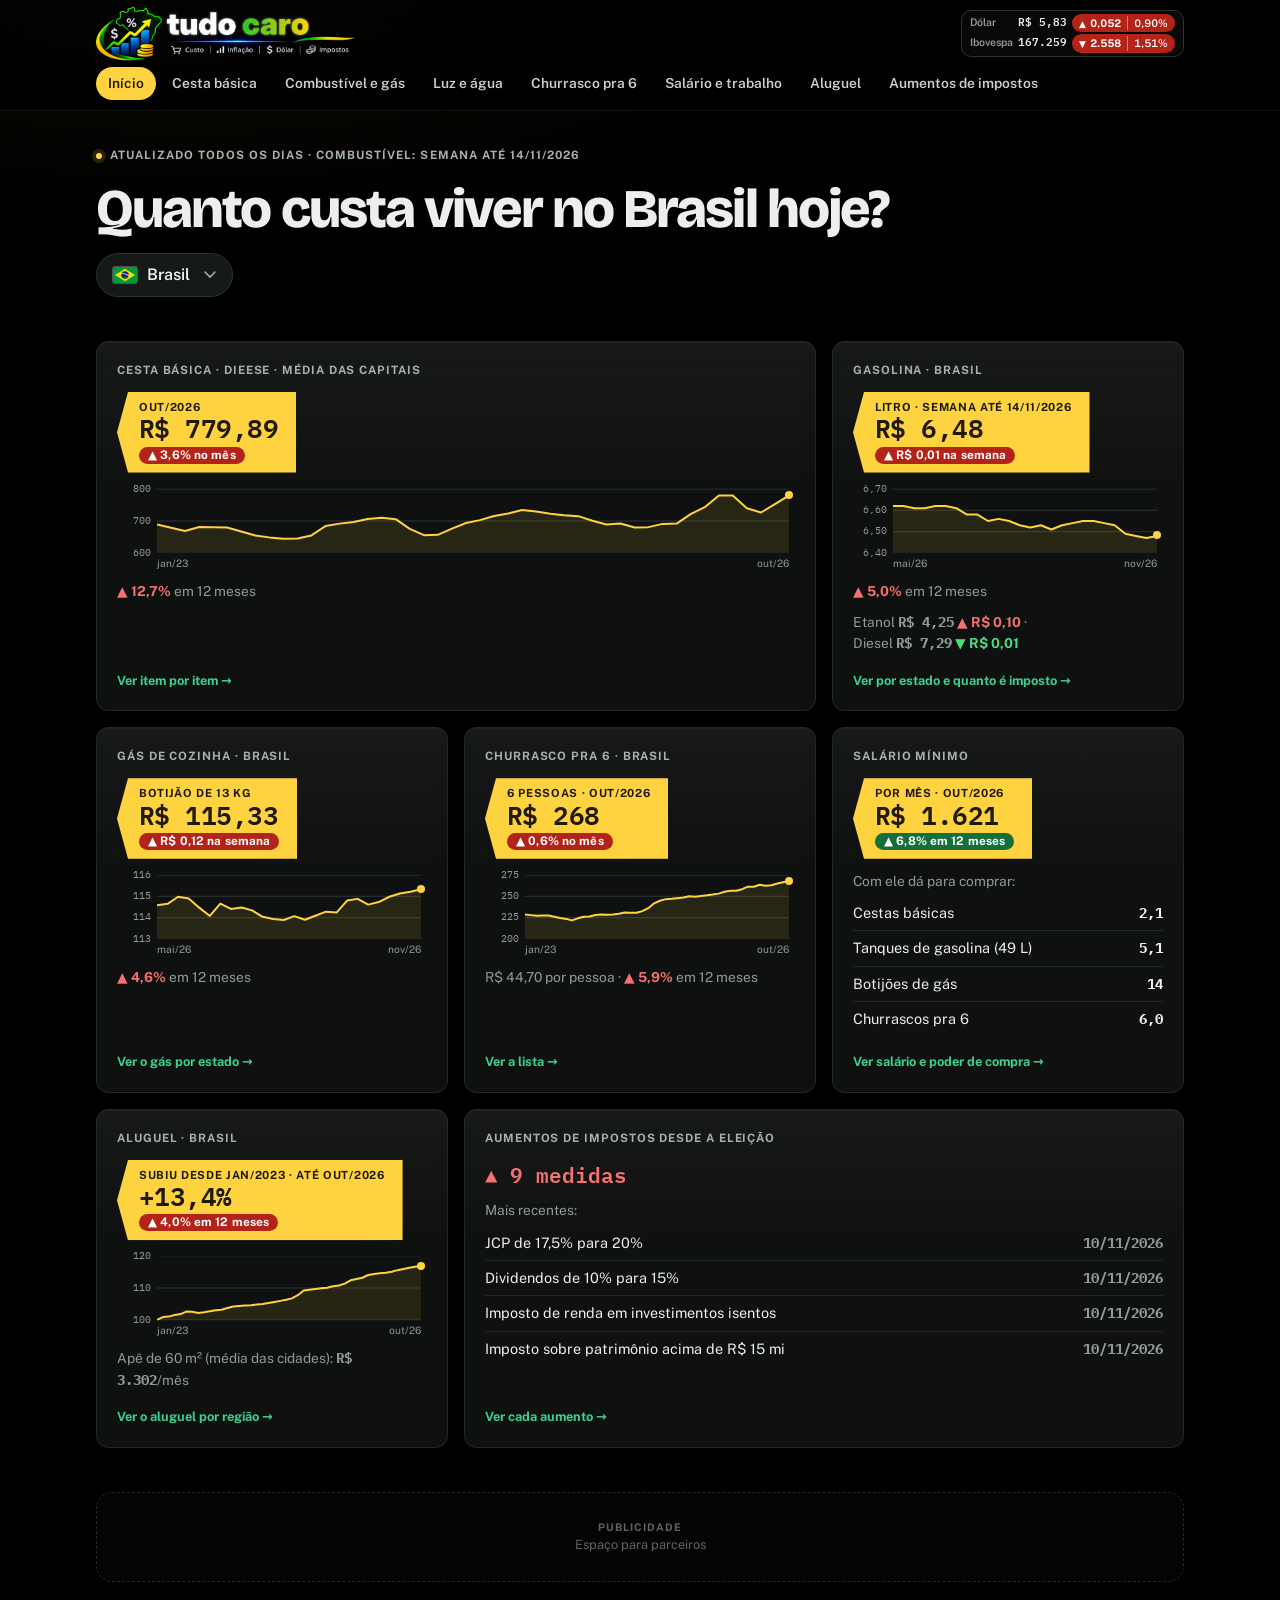
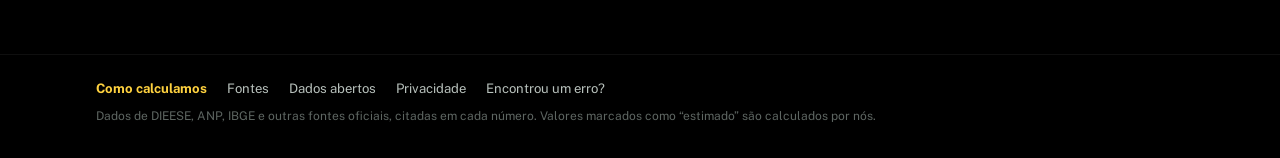
==== index.html @ 55d85a0d "Troca o nome para Tudo Caro: logo, títulos e domínio tudocaro.com.br Co-Authored-By: Claude Opus 5.5" ====
<!doctype html>
<html lang="pt-BR" data-repo="toim22/custo-de-vida-brasil">
<head>
<meta charset="utf-8">
<meta name="viewport" content="width=device-width, initial-scale=1, viewport-fit=cover">
<title>Tudo Caro · quanto custa viver no Brasil hoje</title>
<meta name="description" content="Preço da cesta básica, gasolina, gás de cozinha, churrasco e o que o salário mínimo compra, atualizado toda semana desde 2023, por estado.">
<meta name="theme-color" content="#000000">
<meta property="og:title" content="Tudo Caro">
<meta property="og:url" content="https://tudocaro.com.br/">
<meta property="og:image" content="https://tudocaro.com.br/assets/compartilhar.png">
<link rel="canonical" href="https://tudocaro.com.br/">
<meta property="og:description" content="Quanto custa viver no Brasil hoje? Cesta básica, combustível, gás, churrasco e salário mínimo, por estado.">
<link rel="preconnect" href="https://fonts.googleapis.com">
<link rel="stylesheet" href="https://fonts.googleapis.com/css2?family=Bricolage+Grotesque:opsz,wght@12..96,700;12..96,800&family=Public+Sans:wght@400;600;700&family=IBM+Plex+Mono:wght@500;600&display=swap">
<link rel="stylesheet" href="assets/estilo.css?v=20261118">
<script src="assets/app.js?v=20261118" defer></script>
</head>
<body>
<main class="wrap">

  <section class="bloco">
    <span class="eyebrow" id="atualizado">Atualizado todos os dias</span>
    <h1>Quanto custa viver no Brasil hoje?</h1>
    <div class="filtros">
      <label class="visually-hidden" for="local">Onde você mora</label>
      <select id="local"></select>
    </div>
  </section>

  <section class="painel" id="painel" aria-label="Resumo"></section>

  <div class="anuncio" role="complementary" aria-label="Publicidade"><div><b>Publicidade</b>Espaço para parceiros</div></div>

</main>

<script>
document.addEventListener("DOMContentLoaded", function () {
  var C = window.CVB;
  Promise.all([C.carregar("combustiveis"), C.carregar("cesta"), C.carregar("salario"), C.carregar("churrasco"), C.config("tanque"), C.carregar("aumentos-impostos"), C.carregar("aluguel")]).then(function (r) {
    var comb = r[0], cesta = r[1], sal = r[2], ch = r[3], tanque = r[4], imp = r[5], al = r[6];
    var litrosTanque = (tanque && tanque.litros) || 49;
    var sel = document.getElementById("local");
    var locais = comb ? Object.keys(comb.series) : ["BR"];
    C.seletorLocal(sel, locais, C.lembrar("local") || "BR");
    sel.addEventListener("change", function () { C.lembrar("local", sel.value); desenhar(); });

    function cestaDo(local) {
      if (!cesta || !cesta.capitais) return null;
      if (cesta.capitais[local]) return { nome: cesta.capitais[local].nome, total: cesta.capitais[local].total };
      var agg = cesta.agregados && cesta.agregados[local];
      if (agg) return { nome: "média " + (local === "BR" ? "das capitais" : "das capitais do " + C.nomeLocal(local)), total: agg.total };
      return null;
    }

    // selo dentro da etiqueta amarela: subiu (vermelho) ou desceu (verde); no salário é o contrário
    function selo(dif, texto, bomSubir) {
      if (dif === null || dif === undefined || isNaN(dif)) return "";
      var cls = C.classe(dif, bomSubir);
      return '<span class="selo-var ' + cls + '">' + (cls === "igual" ? "= " : dif > 0 ? "▲ " : "▼ ") + texto + "</span>";
    }
    function txtPct(v) { return Math.abs(v).toLocaleString("pt-BR", { minimumFractionDigits: 1, maximumFractionDigits: 1 }) + "%"; }

    function card(o) {
      return '<a class="card' + (o.destaque ? " destaque" : "") + '" href="' + o.href + '">' +
        '<span class="t">' + o.titulo + "</span>" +
        (o.valor ? '<span class="tag"><span class="lbl">' + o.rotulo + '</span><span class="val">' + o.valor + "</span>" + (o.selo || "") + "</span>" : "") +
        (o.corpo || "") + (o.linhas || []).map(function (l) { return '<span class="linha">' + l + "</span>"; }).join("") + (o.depois || "") +
        '<span class="ir">' + o.ir + " →</span></a>";
    }

    function desenhar() {
      var local = sel.value;
      var cards = [];
      var minimo = sal && C.ultimo(sal.serie) ? C.ultimo(sal.serie)[1] : null;
      var sc = comb && (comb.series[local] || comb.series.BR);
      var localComb = comb && comb.series[local] ? local : "BR";

      // Cesta básica
      var cb = cestaDo(local) || cestaDo("BR");
      if (cb && C.ultimo(cb.total)) {
        var u = C.ultimo(cb.total), a = C.anterior(cb.total);
        cards.push({ href: "cesta.html", destaque: true, titulo: "Cesta básica · DIEESE · " + cb.nome, rotulo: C.data(u[0]), valor: C.brl(u[1], 2),
          selo: a ? selo((u[1] / a[1] - 1) * 100, txtPct((u[1] / a[1] - 1) * 100) + " no mês") : "",
          corpo: C.mini(cb.total),
          linhas: [C.variacao(C.variacao12(cb.total)) + " em 12 meses"],
          ir: "Ver item por item" });
      } else cards.push({ href: "cesta.html", destaque: true, titulo: "Cesta básica · DIEESE", linhas: ["Entra na próxima coleta mensal."], ir: "Ver a cesta" });

      // Gasolina (com etanol e diesel numa linha)
      if (sc && C.ultimo(sc.gasolina)) {
        var g = sc.gasolina, ug = C.ultimo(g), ag = C.anterior(g);
        var outros = ["etanol", "diesel"].filter(function (p) { return C.ultimo(sc[p]); }).map(function (p) {
          var x = C.ultimo(sc[p]), y = C.anterior(sc[p]);
          return '<span class="nw">' + comb.produtos[p].nome.replace(" S10", "") + ' <b class="mono">' + C.brl(x[1], 2) + "</b> " + C.seta(x[1], y && y[1], function (v) { return C.brl(v, 2); }) + "</span>";
        });
        cards.push({ href: "combustiveis.html#gasolina", titulo: "Gasolina · " + C.nomeLocal(localComb), rotulo: "litro · semana até " + C.data(ug[0]), valor: C.brl(ug[1], 2),
          selo: ag ? selo(Math.abs(ug[1] - ag[1]) < 0.005 ? 0 : ug[1] - ag[1], C.brl(Math.abs(ug[1] - ag[1]), 2) + " na semana") : "",
          corpo: C.mini(g, 26), linhas: [C.variacao(C.variacao12(g)) + " em 12 meses"].concat(outros.length ? [outros.join(" · ")] : []),
          ir: "Ver por estado e quanto é imposto" });
      }
      // Gás de cozinha
      if (sc && C.ultimo(sc.glp)) {
        var b = sc.glp, ub = C.ultimo(b), ab = C.anterior(b);
        cards.push({ href: "combustiveis.html#glp", titulo: "Gás de cozinha · " + C.nomeLocal(localComb), rotulo: "botijão de 13 kg", valor: C.brl(ub[1], 2),
          selo: ab ? selo(Math.abs(ub[1] - ab[1]) < 0.005 ? 0 : ub[1] - ab[1], C.brl(Math.abs(ub[1] - ab[1]), 2) + " na semana") : "",
          corpo: C.mini(b, 26), linhas: [C.variacao(C.variacao12(b)) + " em 12 meses"],
          ir: "Ver o gás por estado" });
      }
      // Churrasco
      if (ch && ch.total) {
        var t = ch.total[local] || ch.total.BR, uc = C.ultimo(t);
        if (uc) cards.push({ href: "churrasco.html", titulo: "Churrasco pra 6 · " + C.nomeLocal(ch.total[local] ? local : "BR"), rotulo: "6 pessoas · " + C.data(uc[0]), valor: C.brl(uc[1], 0),
          selo: C.anterior(t) ? selo((uc[1] / C.anterior(t)[1] - 1) * 100, txtPct((uc[1] / C.anterior(t)[1] - 1) * 100) + " no mês") : "",
          corpo: C.mini(t), linhas: [C.brl(uc[1] / 6, 2) + " por pessoa · " + C.variacao(C.variacao12(t)) + " em 12 meses"], ir: "Ver a lista" });
      }
      // Salário mínimo e o que ele compra (no salário, subir é bom: verde)
      if (sal && C.ultimo(sal.serie)) {
        var ss = sal.serie.map(function (p) { return [p[0], p[1]]; }), us = C.ultimo(ss);
        var itens = [];
        if (cb && C.ultimo(cb.total)) itens.push(["Cestas básicas", C.numero(minimo / C.ultimo(cb.total)[1], 1)]);
        if (sc && C.ultimo(sc.gasolina)) itens.push(["Tanques de gasolina (" + litrosTanque + " L)", C.numero(minimo / (C.ultimo(sc.gasolina)[1] * litrosTanque), 1)]);
        if (sc && C.ultimo(sc.glp)) itens.push(["Botijões de gás", C.numero(minimo / C.ultimo(sc.glp)[1], 0)]);
        if (ch && ch.total && C.ultimo(ch.total[local] || ch.total.BR)) itens.push(["Churrascos pra 6", C.numero(minimo / C.ultimo(ch.total[local] || ch.total.BR)[1], 1)]);
        cards.push({ href: "trabalho.html", titulo: "Salário mínimo", rotulo: "por mês · " + C.data(us[0]), valor: C.brl(us[1], 0),
          selo: C.variacao12(ss) !== null ? selo(C.variacao12(ss), txtPct(C.variacao12(ss)) + " em 12 meses", true) : "",
          linhas: ["Com ele dá para comprar:"],
          corpo: "", depois: itens.length ? '<ul class="lista">' + itens.map(function (i) { return "<li><span>" + i[0] + "</span><b>" + i[1] + "</b></li>"; }).join("") + "</ul>" : "",
          ir: "Ver salário e poder de compra" });
      }
      // Aluguel: quanto subiu desde jan/2023 (IPCA aluguel residencial) e preço de um apê de 60 m² (FipeZap)
      if (al && al.ipca && al.ipca.locais) {
        var la = al.ipca.locais[local] ? local : "BR", li = al.ipca.locais[la].indice, ua = C.ultimo(li);
        var v12a = C.variacao12(li), fz = (al.fipezap && al.fipezap.cidades) || {};
        var cidAl = Object.keys(fz).filter(function (n) { return la === "BR" ? fz[n].media : fz[n].uf === la; }).sort(function (a, b) { return (fz[b].capital ? 1 : 0) - (fz[a].capital ? 1 : 0); })[0];
        var linhasAl = [];
        if (cidAl && C.ultimo(fz[cidAl].preco_m2)) linhasAl.push("Apê de 60 m² " + (fz[cidAl].media ? "(média das cidades)" : "em " + cidAl) + ': <b class="mono">' + C.brl(C.ultimo(fz[cidAl].preco_m2)[1] * (al.fipezap.area_referencia_m2 || 60), 0) + "</b>/mês");
        if (ua) cards.push({ href: "aluguel.html", titulo: "Aluguel · " + (la === "BR" ? "Brasil" : al.ipca.locais[la].area_ibge), rotulo: "subiu desde jan/2023 · até " + C.data(ua[0]),
          valor: C.pct(ua[1] - 100, 1), selo: v12a !== null ? selo(v12a, txtPct(v12a) + " em 12 meses") : "", corpo: C.mini(li), linhas: linhasAl, ir: "Ver o aluguel por região" });
      }
      // Aumentos de impostos desde o 2º turno
      if (imp && imp.itens && imp.itens.length) {
        var recentes = imp.itens.slice().sort(function (a, b) { return a.data < b.data ? 1 : -1; }).slice(0, 4);
        cards.push({ href: "aumentos-de-impostos.html", destaque: true, titulo: "Aumentos de impostos desde a eleição",
          corpo: '<span class="v sobe">▲ ' + imp.itens.length + " medidas</span>",
          linhas: ["Mais recentes:"],
          depois: '<ul class="lista">' + recentes.map(function (i) { return '<li><span>' + i.titulo + '</span><b class="muted">' + C.data(i.data) + "</b></li>"; }).join("") + "</ul>",
          ir: "Ver cada aumento" });
      }
      document.getElementById("painel").innerHTML = cards.map(card).join("");
      var ult = sc && C.ultimo(sc.gasolina);
      document.getElementById("atualizado").textContent = ult ? "Atualizado todos os dias · combustível: semana até " + C.data(ult[0]) : "Atualizado todos os dias";
    }
    desenhar();
  });
});
</script>
</body>
</html>
---- assets/estilo.css ----
/* Fundo preto em todo o site. Preços importantes vão na etiqueta amarela de gôndola. */
:root {
  --bg: #000000;
  --surface: #101312;
  --surface-2: #171B19;
  --ink: #ECEFED;
  --muted: #929C97;
  --line: #262C29;
  --accent: #3FD08D;
  --accent-soft: #11261B;
  --tag: #FFD23F;
  --tag-ink: #1E1A06;
  --up: #F87171;
  --down: #4ADE80;
  --warn: #FBBF24;
  --warn-bg: #352808;
  --counter: #5E6662;
  --f-display: "Bricolage Grotesque", "Segoe UI", system-ui, sans-serif;
  --f-body: "Public Sans", "Segoe UI", system-ui, sans-serif;
  --f-mono: "IBM Plex Mono", ui-monospace, Menlo, Consolas, monospace;
  color-scheme: dark;
}

* { box-sizing: border-box; }
[hidden] { display: none !important; }
html { -webkit-text-size-adjust: 100%; }
body {
  margin: 0;
  background: var(--bg);
  color: var(--ink);
  font-family: var(--f-body);
  font-size: 16px;
  line-height: 1.55;
}
a { color: var(--accent); }
a:focus-visible, button:focus-visible, select:focus-visible { outline: 3px solid var(--accent); outline-offset: 2px; border-radius: 4px; }
h1, h2, h3 { font-family: var(--f-display); line-height: 1.15; margin: 0; text-wrap: balance; }
h1 { font-size: clamp(1.7rem, 4.5vw, 2.6rem); font-weight: 800; letter-spacing: -.02em; }
h2 { font-size: clamp(1.3rem, 3vw, 1.7rem); font-weight: 700; }
h3 { font-size: 1.05rem; font-weight: 700; }
p { margin: 0; }
.num, .mono { font-family: var(--f-mono); font-variant-numeric: tabular-nums; }
.muted { color: var(--muted); }
.small { font-size: .85rem; color: var(--muted); }
.eyebrow { font-size: .72rem; font-weight: 700; letter-spacing: .09em; text-transform: uppercase; color: var(--muted); }
.visually-hidden { position: absolute; width: 1px; height: 1px; overflow: hidden; clip: rect(0 0 0 0); white-space: nowrap; }

.wrap {
  max-width: 1120px;
  margin: 0 auto;
  padding-left: max(16px, env(safe-area-inset-left, 0px));
  padding-right: max(16px, env(safe-area-inset-right, 0px));
}
.read { max-width: 68ch; }
.stack { display: grid; gap: 12px; }

/* Topo */
.topo { border-bottom: 1px solid var(--line); background: var(--bg); position: sticky; top: 0; z-index: 10; }
.topo .wrap { display: flex; flex-wrap: wrap; align-items: center; gap: 8px 20px; padding-block: 12px; }
.logo { font-family: var(--f-display); font-weight: 800; font-size: 1.1rem; color: var(--ink); text-decoration: none; display: flex; align-items: center; gap: 8px; margin-right: auto; }
.logo i { width: 16px; height: 16px; background: var(--tag); clip-path: polygon(4px 0, 100% 0, 100% 100%, 4px 100%, 0 50%); display: block; }
.menu { display: flex; flex-wrap: wrap; gap: 4px 16px; font-size: .9rem; }
.menu a { color: var(--ink); text-decoration: none; font-weight: 600; padding: 4px 0; border-bottom: 2px solid transparent; }
.menu a[aria-current="page"] { border-bottom-color: var(--tag); }
.menu a:hover { color: var(--tag); }

main { padding-block: 28px 56px; display: grid; gap: 36px; }
section.bloco { display: grid; gap: 16px; min-width: 0; }
section.bloco > * { min-width: 0; }
main > * { min-width: 0; }

/* Etiqueta de gôndola */
.tag { display: inline-flex; flex-direction: column; background: var(--tag); color: var(--tag-ink); padding: 8px 16px 8px 20px; clip-path: polygon(11px 0, 100% 0, 100% 100%, 11px 100%, 0 50%); line-height: 1.1; justify-self: start; }
.tag .lbl { font-size: .7rem; font-weight: 700; letter-spacing: .06em; text-transform: uppercase; }
.tag .val { font-family: var(--f-mono); font-weight: 600; font-size: 1.6rem; font-variant-numeric: tabular-nums; }
.tag.grande .val { font-size: clamp(2rem, 6vw, 3rem); }

/* Filtros */
.filtros { display: flex; flex-wrap: wrap; gap: 10px; align-items: center; }
select { font: inherit; font-weight: 600; font-size: .9rem; background: var(--surface); color: var(--ink); border: 1px solid var(--line); border-radius: 8px; padding: 7px 10px; max-width: 100%; }
.seg { display: inline-flex; border: 1px solid var(--line); border-radius: 8px; overflow: hidden; background: var(--surface); }
.seg button { font: inherit; font-size: .85rem; font-weight: 600; background: transparent; color: var(--muted); border: 0; padding: 7px 12px; cursor: pointer; }
.seg button[aria-pressed="true"] { background: var(--ink); color: var(--bg); }

/* Fatos */
.heroi { display: grid; grid-template-columns: minmax(0, 1fr) minmax(0, 1.1fr); gap: 28px; align-items: start; }
.fatos { display: grid; grid-template-columns: repeat(auto-fit, minmax(150px, 1fr)); gap: 10px; }
.fato { display: grid; gap: 2px; align-content: start; background: var(--surface); border: 1px solid var(--line); border-radius: 10px; padding: 10px 12px; }
.fato .num { font-size: 1.25rem; font-weight: 600; }
.fato .num .d { font-size: inherit; }
.fato > span:last-child { color: var(--muted); font-size: .82rem; line-height: 1.35; }

/* Cartões */
.cards { display: grid; grid-template-columns: repeat(auto-fit, minmax(190px, 1fr)); gap: 12px; }
.card { background: var(--surface); border: 1px solid var(--line); border-radius: 10px; padding: 14px; display: grid; gap: 4px; align-content: start; min-width: 0; color: var(--ink); text-decoration: none; }
a.card:hover { border-color: var(--muted); }
.card .t { font-size: .8rem; font-weight: 700; color: var(--muted); }
.card .v { font-family: var(--f-mono); font-size: 1.3rem; font-weight: 600; font-variant-numeric: tabular-nums; }
.card .d { font-size: .78rem; font-weight: 700; }
.sobe { color: var(--up); }
.desce { color: var(--down); }
.igual { color: var(--muted); }
.d.sobe, .d.desce, .d.igual { white-space: nowrap; }
.d.sobe, .d.desce { font-weight: 700; }

/* Painel da página inicial: um cartão por assunto, cada um leva à sua página */
.painel { display: grid; grid-template-columns: repeat(auto-fit, minmax(270px, 1fr)); gap: 14px; }
.painel .card { padding: 16px; gap: 8px; border-radius: 12px; }
.painel .card .t { font-size: .72rem; letter-spacing: .08em; text-transform: uppercase; }
.painel .card .tag { margin: 2px 0; }
.painel .card .linha { font-size: .86rem; color: var(--muted); }
.painel .card .linha .d { font-size: inherit; }
.painel .card .ir { font-size: .8rem; font-weight: 700; color: var(--accent); margin-top: auto; }
.painel .card.destaque { grid-column: span 2; }
.painel .lista { list-style: none; margin: 0; padding: 0; display: grid; gap: 6px; }
.painel .lista li { display: flex; justify-content: space-between; gap: 10px; border-bottom: 1px solid var(--line); padding-bottom: 6px; font-size: .9rem; }
.painel .lista li:last-child { border-bottom: 0; }
.painel .lista b { font-family: var(--f-mono); font-variant-numeric: tabular-nums; }
.mini-g { padding: 4px 6px 18px 40px; color: var(--tag); }
.mini-a { position: relative; height: 64px; }
.mini-a svg { position: absolute; inset: 0; width: 100%; height: 100%; overflow: visible; }
.mini-a .my { position: absolute; right: 100%; margin-right: 6px; transform: translateY(-50%); font-family: var(--f-mono); font-size: .64rem; color: var(--muted); white-space: nowrap; }
.mini-a .mx { position: absolute; top: 100%; margin-top: 3px; font-size: .64rem; color: var(--muted); white-space: nowrap; }
.mini-a .mponto { position: absolute; right: -4px; width: 8px; height: 8px; margin-top: -4px; border-radius: 50%; background: currentColor; }

/* Bandeiras dos estados */
.uf { display: inline-flex; align-items: center; }
.bandeira { height: 16px; width: auto; vertical-align: -3px; margin-right: 8px; border-radius: 2px; outline: 1px solid rgba(255,255,255,.25); }

/* Gráfico */
.grafico { background: var(--surface); border: 1px solid var(--line); border-radius: 10px; padding: 14px; display: grid; gap: 8px; min-width: 0; }
.grafico svg { width: 100%; height: auto; display: block; -webkit-user-select: none; user-select: none; -webkit-touch-callout: none; -webkit-tap-highlight-color: transparent; }
.grafico .cab { display: flex; flex-wrap: wrap; gap: 8px; justify-content: space-between; align-items: baseline; }
.grafico .rodape { display: flex; flex-wrap: wrap; gap: 4px 14px; font-size: .78rem; color: var(--muted); }
.grafico details summary { cursor: pointer; font-size: .8rem; color: var(--accent); }
.tooltip { position: absolute; pointer-events: none; background: var(--ink); color: var(--bg); font-size: .78rem; font-weight: 600; padding: 4px 8px; border-radius: 6px; white-space: nowrap; transform: translate(-50%, -120%); z-index: 2; box-shadow: 0 4px 14px rgba(0,0,0,.35); }

/* Tabelas */
.tabela { overflow-x: auto; border: 1px solid var(--line); border-radius: 10px; }
.titulo-filtro { display: flex; flex-wrap: wrap; gap: 10px 16px; align-items: center; justify-content: space-between; }
.seg.pequeno button { font-size: .78rem; padding: 6px 10px; }
.seg { flex-wrap: wrap; }
tr.total td { background: var(--surface-2); border-top: 2px solid var(--muted); font-weight: 700; font-size: 1rem; padding-block: 12px; }
tr.total td:last-child { color: var(--tag); font-size: 1.1rem; }
table { border-collapse: collapse; width: 100%; font-size: .88rem; }
th, td { padding: 8px 12px; text-align: left; border-bottom: 1px solid var(--line); }
th { font-size: .7rem; letter-spacing: .07em; text-transform: uppercase; color: var(--muted); background: var(--surface-2); }
td.r, th.r { text-align: right; font-family: var(--f-mono); font-variant-numeric: tabular-nums; white-space: nowrap; }
tr:last-child td { border-bottom: 0; }

/* Barras de itens */
.itens { display: grid; gap: 0; border: 1px solid var(--line); border-radius: 10px; overflow: hidden; }
.item { display: grid; grid-template-columns: minmax(0, 13rem) 7.5rem minmax(0, 1fr) 6rem 5rem; gap: 12px; align-items: center; font-size: .88rem; padding: 6px 12px; border-bottom: 1px solid var(--line); background: none; border-left: 0; border-right: 0; border-top: 0; color: inherit; font-family: inherit; text-align: left; cursor: pointer; width: 100%; }
.item:last-child { border-bottom: 0; }
.item:hover, .item[aria-pressed="true"] { background: var(--surface); }
.item .nome { white-space: nowrap; overflow: hidden; text-overflow: ellipsis; }
.item .unid { color: var(--muted); font-size: .8rem; }
.item .barra { height: 8px; border-radius: 3px; background: var(--tag); opacity: .55; min-width: 2px; }
.item .r { text-align: right; font-family: var(--f-mono); font-variant-numeric: tabular-nums; white-space: nowrap; }
.item .var .d { font-size: .82rem; }

/* Selos e avisos */
.selo { display: inline-block; font-size: .72rem; font-weight: 700; padding: 1px 8px; border-radius: 999px; background: var(--warn-bg); color: var(--warn); vertical-align: middle; }
.aviso { background: var(--surface); border: 1px dashed var(--line); border-radius: 10px; padding: 16px; color: var(--muted); }
.explica { background: var(--accent-soft); border-radius: 10px; padding: 12px 14px; font-size: .92rem; }
.como { font-size: .82rem; font-weight: 700; color: var(--accent); text-decoration: none; }
.como:hover { text-decoration: underline; }

/* Barra de impostos */
.impostos { display: flex; min-height: 46px; border-radius: 6px; overflow: hidden; font-size: .72rem; font-weight: 700; }
.impostos div { display: flex; flex-direction: column; justify-content: center; align-items: center; gap: 1px; padding: 4px 6px; color: var(--tag-ink); min-width: 0; overflow: hidden; white-space: nowrap; line-height: 1.15; text-align: center; }
.impostos .p2 { min-width: 88px; }
.impostos .r { font-size: .68rem; font-weight: 600; }
.impostos b { font-family: var(--f-mono); font-size: .86rem; font-weight: 600; font-variant-numeric: tabular-nums; }
.impostos .p1 { background: #8CCBA8; }
.impostos .p2 { background: var(--tag); }

/* Anúncio */
.anuncio { border: 1px dashed var(--line); border-radius: 10px; min-height: 90px; display: grid; place-items: center; text-align: center; color: var(--counter); font-size: .8rem; padding: 10px; }
.anuncio b { display: block; font-size: .66rem; letter-spacing: .1em; text-transform: uppercase; }

/* Churrasco */
.churras { display: grid; grid-template-columns: minmax(0, 1fr) auto; gap: 16px; align-items: center; background: var(--surface); border: 1px solid var(--line); border-radius: 10px; padding: 16px; color: var(--ink); text-decoration: none; }
.chips { display: flex; flex-wrap: wrap; gap: 6px; padding: 0; margin: 0; list-style: none; }
.chips li { font-size: .78rem; border: 1px solid var(--line); border-radius: 999px; padding: 2px 9px; color: var(--muted); }

/* Rodapé */
.rodape-site { border-top: 1px solid var(--line); background: #000; }
.rodape-site .wrap { display: flex; flex-wrap: wrap; gap: 8px 20px; align-items: baseline; padding-block: 18px 24px; font-size: .82rem; }
.rodape-site a { color: #B8C1BC; text-decoration: none; }
.rodape-site a:hover { color: var(--tag); }
.rodape-site a.destaque { color: var(--tag); font-weight: 700; }
.rodape-site .fonte { width: 100%; color: var(--counter); font-size: .75rem; }
.visitas { margin-left: auto; font-family: var(--f-mono); font-size: .68rem; color: var(--counter); font-variant-numeric: tabular-nums; }

/* Texto longo (Como calculamos) */
.texto h2 { margin-top: 12px; }
.texto h3 { margin-top: 6px; }
.texto p, .texto li { color: #CDD3D0; }
.texto ul { padding-left: 20px; margin: 0; display: grid; gap: 4px; }
.texto code { font-family: var(--f-mono); font-size: .88em; background: var(--surface-2); padding: 1px 5px; border-radius: 4px; }
.indice { display: flex; flex-wrap: wrap; gap: 6px 14px; font-size: .9rem; }

@media (max-width: 860px) {
  .heroi { grid-template-columns: 1fr; }
  .cards { grid-template-columns: repeat(2, minmax(0, 1fr)); }
  .churras { grid-template-columns: 1fr; }
  .item { grid-template-columns: minmax(0, 1fr) auto 5rem 3.8rem; gap: 8px; padding: 6px 10px; font-size: .84rem; }
  .item .barra { display: none; }
  .item .unid { font-size: .74rem; }
  .item .rs, .impostos .longo { display: none; }
  td.r.nw { white-space: nowrap; }
  .pos { display: none; }
  #rank td, #rank + * { font-size: .82rem; }
  .bandeira { margin-right: 6px; }
  .painel { grid-template-columns: repeat(auto-fit, minmax(240px, 1fr)); }
  .painel .card.destaque { grid-column: auto; }
  .fatos { grid-template-columns: repeat(2, minmax(0, 1fr)); }
  th, td { padding: 8px; }
  td.r, th.r { white-space: normal; }
}
@media (prefers-reduced-motion: reduce) { * { scroll-behavior: auto !important; transition: none !important; } }
.nw { white-space: nowrap; }

/* Selo de alta/queda dentro da etiqueta amarela (página inicial). Fundo escuro e texto branco para ler bem no amarelo. */
.tag .selo-var { align-self: flex-start; margin-top: 5px; font-family: var(--f-body); font-size: .74rem; font-weight: 700; letter-spacing: .01em; padding: 2px 9px; border-radius: 999px; color: #fff; white-space: nowrap; }
.tag .selo-var.sobe { background: #B42318; color: #fff; }
.tag .selo-var.desce { background: #13703A; color: #fff; }
.tag .selo-var.igual { background: rgba(30, 26, 6, .14); color: var(--tag-ink); }

/* ===================== Refino visual (mais moderno) =====================
   Só ajustes de aparência: cantos mais redondos, cartões com leve brilho, menu em pílulas,
   tabelas mais leves e botões consistentes. As cores de alta/queda não mudam. */
:root {
  --surface: #0E1110;
  --surface-2: #151917;
  --line: #222826;
  --line-2: #2C3330;
  --raio: 16px;
  --sombra: 0 1px 0 rgba(255,255,255,.04) inset, 0 10px 30px -18px rgba(0,0,0,.9);
}
body { background: radial-gradient(1200px 500px at 15% -10%, rgba(255,210,63,.07), transparent 60%), var(--bg); background-attachment: fixed; }
::selection { background: var(--tag); color: var(--tag-ink); }

/* Topo: vidro fosco e menu em pílulas que rola de lado no celular */
.topo { background: rgba(0,0,0,.72); backdrop-filter: saturate(160%) blur(14px); -webkit-backdrop-filter: saturate(160%) blur(14px); border-bottom-color: rgba(255,255,255,.06); }
.topo .wrap { padding-block: 10px; gap: 10px 24px; }
.logo { font-size: 1.05rem; letter-spacing: -.01em; }
.menu { gap: 4px; flex-wrap: nowrap; overflow-x: auto; scrollbar-width: none; -webkit-overflow-scrolling: touch; max-width: 100%; }
.menu::-webkit-scrollbar { display: none; }
.menu a { padding: 6px 12px; border-radius: 999px; border: 0; color: #C9D0CC; white-space: nowrap; font-size: .86rem; transition: background .15s, color .15s; }
.menu a:hover { color: var(--ink); background: rgba(255,255,255,.06); }
.menu a[aria-current="page"] { background: var(--tag); color: var(--tag-ink); }

/* Títulos */
h1 { font-size: clamp(2rem, 5.5vw, 3.4rem); letter-spacing: -.035em; line-height: 1.04; }
h2 { letter-spacing: -.02em; }
.eyebrow { color: #A7B0AB; display: inline-flex; align-items: center; gap: 8px; }
.eyebrow::before { content: ""; width: 6px; height: 6px; border-radius: 50%; background: var(--tag); box-shadow: 0 0 0 4px rgba(255,210,63,.15); flex: none; }
main { padding-block: 36px 72px; gap: 44px; }

/* Cartões e caixas: mesmo raio, borda suave e brilho de cima */
.card, .fato, .grafico, .explica, .aviso, .churras, .tabela, .itens {
  border-radius: var(--raio);
}
.card, .fato, .grafico, .churras {
  background: linear-gradient(180deg, rgba(255,255,255,.035), rgba(255,255,255,0) 40%), var(--surface);
  border: 1px solid var(--line);
  box-shadow: var(--sombra);
}
a.card { transition: transform .18s ease, border-color .18s ease, box-shadow .18s ease; }
a.card:hover { transform: translateY(-2px); border-color: var(--line-2); box-shadow: var(--sombra), 0 18px 40px -24px rgba(255,210,63,.25); }
.painel { gap: 16px; }
.painel .card { padding: 20px; gap: 10px; }
.painel .card .t { color: #A7B0AB; }
.painel .card .ir { display: inline-flex; align-items: center; gap: 4px; }
a.card:hover .ir { text-decoration: underline; text-underline-offset: 3px; }
.fato { padding: 14px 16px; }
.fato .num { font-size: 1.35rem; }
.grafico { padding: 18px; }
.explica { background: linear-gradient(135deg, rgba(63,208,141,.14), rgba(63,208,141,.05)); border: 1px solid rgba(63,208,141,.18); }

/* Etiqueta amarela: um pouco mais de presença */
.tag { padding: 9px 18px 9px 22px; box-shadow: 0 8px 24px -14px rgba(255,210,63,.6); }
.tag .val { letter-spacing: -.02em; }

/* Filtros: seletor e botões em pílula */
select { appearance: none; -webkit-appearance: none; border-radius: 999px; padding: 8px 38px 8px 14px; background-color: var(--surface-2); border-color: var(--line-2);
  background-image: url("data:image/svg+xml,%3Csvg xmlns='http://www.w3.org/2000/svg' width='12' height='8' viewBox='0 0 12 8'%3E%3Cpath d='M1 1l5 5 5-5' fill='none' stroke='%23A7B0AB' stroke-width='1.6' stroke-linecap='round'/%3E%3C/svg%3E");
  background-repeat: no-repeat; background-position: right 14px center; cursor: pointer; }
select:hover { border-color: #3A433F; }
.seg { border-radius: 999px; padding: 3px; gap: 2px; background: var(--surface-2); border-color: var(--line-2); }
.seg button { border-radius: 999px; padding: 6px 13px; transition: background .15s, color .15s; }
.seg button:hover { color: var(--ink); }
.seg button[aria-pressed="true"] { background: var(--tag); color: var(--tag-ink); }
.seg.pequeno button { padding: 5px 11px; }

/* Tabelas mais leves */
.tabela { background: var(--surface); border-color: var(--line); }
th { background: transparent; border-bottom: 1px solid var(--line-2); font-size: .68rem; }
td { border-bottom-color: rgba(255,255,255,.05); }
tbody tr { transition: background .12s; }
tbody tr:hover td { background: rgba(255,255,255,.025); }
tr.total td { background: rgba(255,210,63,.07); border-top: 1px solid rgba(255,210,63,.35); }
.itens { background: var(--surface); }
.item { border-bottom-color: rgba(255,255,255,.05); }
.item .barra { border-radius: 999px; background: linear-gradient(90deg, rgba(255,210,63,.35), rgba(255,210,63,.8)); opacity: 1; }

/* Selos e anúncio */
.selo { border-radius: 999px; }
.anuncio { border-radius: var(--raio); border-color: var(--line); background: rgba(255,255,255,.015); }

/* Rodapé */
.rodape-site { background: transparent; border-top-color: rgba(255,255,255,.06); }
.rodape-site .wrap { padding-block: 24px 32px; }

@media (max-width: 860px) {
  .topo .wrap { gap: 8px; }
  .menu { margin-inline: -16px; padding-inline: 16px; width: calc(100% + 32px); max-width: none; }
  .painel .card { padding: 16px; }
}
@media (prefers-reduced-motion: reduce) { a.card:hover { transform: none; } }
.painel .card { display: flex; flex-direction: column; }
.painel .card .tag { align-self: flex-start; }
.painel .card .ir { margin-top: auto; padding-top: 6px; }

/* ===================== Animações =====================
   Só valem quando o JavaScript liga a classe .anima (e nunca para quem pede menos movimento). */
@keyframes desenha { from { clip-path: inset(0 100% 0 0); } to { clip-path: inset(0 0 0 0); } }
@keyframes cresce { from { transform: scaleX(0); } to { transform: scaleX(1); } }
@keyframes pulsa { 0% { box-shadow: 0 0 0 0 rgba(255,210,63,.55); } 100% { box-shadow: 0 0 0 7px rgba(255,210,63,0); } }
.anima .aparece { opacity: 0; transform: translateY(14px); transition: opacity .55s ease, transform .55s cubic-bezier(.2,.7,.2,1); transition-delay: var(--atraso, 0ms); }
.anima .aparece.visivel { opacity: 1; transform: none; }
.anima a.card.aparece.visivel:hover { transform: translateY(-2px); transition-delay: 0ms; }
.anima .tag.aparece { transform: translateX(-10px); }
.anima .tag.aparece.visivel { transform: none; }
/* gráficos se desenham */
.anima .visivel .mini-a svg, .anima .grafico.visivel > div > svg, .anima .grafico.visivel svg[role="img"] { animation: desenha 1.1s cubic-bezier(.3,.6,.2,1) both; animation-delay: calc(var(--atraso, 0ms) + 150ms); }
.anima .visivel .mini-a .mponto { animation: pulsa 1.6s ease-out 1.2s 2; }
/* barras crescem */
.anima .visivel .item .barra { transform-origin: left center; animation: cresce .8s cubic-bezier(.2,.7,.2,1) both; }
.anima .itens.visivel .item:nth-child(n) .barra { animation-delay: calc(var(--i, 0) * 40ms); }
.anima .impostos.visivel > div { transform-origin: left center; animation: cresce .7s cubic-bezier(.2,.7,.2,1) both; }
.anima .impostos.visivel > div + div { animation-delay: .15s; }
/* selo de alta/queda entra depois do número */
.anima .tag.aparece .selo-var { opacity: 0; transform: translateY(4px); transition: opacity .4s ease .55s, transform .4s ease .55s; }
.anima .tag.aparece.visivel .selo-var { opacity: 1; transform: none; }
@media (prefers-reduced-motion: reduce) {
  .anima .aparece { opacity: 1 !important; transform: none !important; }
  .anima * { animation: none !important; }
}

/* ===================== Mais animação ===================== */
@keyframes entra-pagina { from { opacity: 0; transform: translateY(18px); } to { opacity: 1; transform: none; } }
@keyframes linha { from { opacity: 0; transform: translateX(-18px); } to { opacity: 1; transform: none; } }
@keyframes surge { from { opacity: 0; transform: scale(.4); } to { opacity: 1; transform: none; } }
@keyframes pula-cima { 0%, 100% { transform: translateY(0); } 35% { transform: translateY(-5px); } 60% { transform: translateY(1px); } }
@keyframes pula-baixo { 0%, 100% { transform: translateY(0); } 35% { transform: translateY(5px); } 60% { transform: translateY(-1px); } }
@keyframes brilho { from { background-position: -200% 0; } to { background-position: 200% 0; } }
@keyframes balanca { 0%, 100% { transform: rotate(0); } 25% { transform: rotate(-1.5deg); } 75% { transform: rotate(1.5deg); } }

/* entrada da página e saída ao clicar num link */
.anima main { animation: entra-pagina .6s cubic-bezier(.2,.7,.2,1) both; }
html.saindo main { opacity: 0; transform: translateY(-10px); transition: opacity .2s ease, transform .2s ease; }
html.saindo .topo .menu a:not([aria-current]) { opacity: .5; }

/* entradas mais visíveis */
.anima .aparece { transform: translateY(30px) scale(.97); transition: opacity .7s ease, transform .7s cubic-bezier(.2,.8,.2,1.15); }
.anima .tag.aparece { transform: translateX(-24px) rotate(-2deg); }
.anima .tag.aparece.visivel { animation: balanca .6s ease 1s 1; }
.anima .bloco > h2.aparece, .anima .titulo-filtro.aparece { transform: translateX(-20px); }

/* listas e tabelas: linha por linha */
.anima .visivel tbody > tr, .anima .itens.visivel > .item, .anima .ufs.visivel > .uf, .anima .visivel .lista li {
  animation: linha .5s cubic-bezier(.2,.8,.2,1) both; animation-delay: calc(var(--i, 0) * 45ms + 120ms);
}
.anima .itens.visivel > .item .barra { animation-delay: calc(var(--i, 0) * 45ms + 300ms); animation-duration: 1s; }
.anima .hist-band.visivel .c { animation: surge .35s cubic-bezier(.2,.8,.3,1.4) both; animation-delay: calc(var(--i, 0) * 30ms); }
.anima .cards > .card.aparece, .anima .la-cards > .la-card.aparece { transition-delay: calc(var(--i, 0) * 70ms); }

/* setas de alta e queda dão um pulinho quando aparecem */
.anima .visivel .d.sobe, .anima .visivel .sobe > .d, .anima .visivel .selo-var.sobe { display: inline-block; animation: pula-cima .7s ease 1.1s 2; }
.anima .visivel .d.desce, .anima .visivel .selo-var.desce { display: inline-block; animation: pula-baixo .7s ease 1.1s 2; }

/* hover mais vivo */
a.card { transition: transform .25s cubic-bezier(.2,.8,.2,1.3), border-color .2s, box-shadow .25s; }
.anima a.card.aparece.visivel:hover, a.card:hover { transform: translateY(-6px) scale(1.012); border-color: rgba(255,210,63,.45); box-shadow: var(--sombra), 0 22px 50px -22px rgba(255,210,63,.45); }
a.card:hover .tag { transform: rotate(-1.5deg) scale(1.03); transition: transform .25s cubic-bezier(.2,.8,.2,1.4); }
a.card:hover .ir { color: var(--tag); }
.menu a:hover { transform: translateY(-1px); }
.seg button:active, .menu a:active, a.card:active { transform: scale(.97); }
tbody tr:hover td { background: rgba(255,210,63,.06); }
.item:hover { background: rgba(255,210,63,.05); }
.item:hover .barra { filter: brightness(1.25); }
/* brilho que passa na etiqueta amarela ao passar o mouse */
a.card:hover .tag::after, .tag.grande:hover::after { content: ""; position: absolute; inset: 0; background: linear-gradient(110deg, transparent 30%, rgba(255,255,255,.55) 50%, transparent 70%); background-size: 200% 100%; animation: brilho .9s ease; pointer-events: none; }
.tag { position: relative; }

@media (prefers-reduced-motion: reduce) {
  .anima main, html.saindo main { animation: none !important; opacity: 1 !important; transform: none !important; }
  a.card:hover, a.card:hover .tag { transform: none !important; }
  a.card:hover .tag::after, .tag.grande:hover::after { display: none; }
}

/* ===================== Escolha do local (Brasil, regiões, estados) ===================== */
.escolha-btn { font: inherit; font-weight: 600; font-size: 1rem; display: inline-flex; align-items: center; gap: 10px; min-height: 44px; padding: 8px 16px; max-width: 100%;
  background: var(--surface-2); color: var(--ink); border: 1px solid var(--line-2); border-radius: 999px; cursor: pointer; transition: border-color .15s, background .15s; }
.escolha-btn:hover { border-color: var(--tag); }
.escolha-btn .bandeira { margin: 0; }
.escolha-btn svg { color: #A7B0AB; margin-left: 4px; flex: none; }
.escolha-btn > span:not(.escolha-ico) { white-space: nowrap; overflow: hidden; text-overflow: ellipsis; }
.escolha-ico { color: var(--tag); font-size: .9rem; }
html.escolha-aberta, html.escolha-aberta body { overflow: hidden; }
.escolha { position: fixed; inset: 0; z-index: 100; background: rgba(0,0,0,.6); backdrop-filter: blur(6px); -webkit-backdrop-filter: blur(6px);
  display: flex; align-items: flex-start; justify-content: center; padding: 10vh 16px 16px; }
.escolha-painel { width: min(560px, 100%); max-height: 80vh; display: flex; flex-direction: column; gap: 12px; padding: 18px;
  background: #121614; border: 1px solid var(--line-2); border-radius: 20px; box-shadow: 0 30px 80px -20px rgba(0,0,0,.9); }
.escolha-topo { display: flex; align-items: center; justify-content: space-between; font-family: var(--f-display); font-size: 1.15rem; }
.escolha-fechar { font: inherit; font-size: 1rem; width: 36px; height: 36px; border-radius: 50%; border: 0; background: rgba(255,255,255,.07); color: var(--ink); cursor: pointer; }
.escolha-busca { font: inherit; font-size: 16px; width: 100%; padding: 10px 14px; border-radius: 12px; border: 1px solid var(--line-2); background: var(--bg); color: var(--ink); }
.escolha-busca:focus { outline: 2px solid var(--tag); outline-offset: 1px; }
/* a lista rola sozinha, também no toque, sem arrastar a página atrás */
.escolha-lista { overflow-y: auto; overscroll-behavior: contain; -webkit-overflow-scrolling: touch; touch-action: pan-y; min-height: 0; flex: 1 1 auto; padding-right: 2px; }
.escolha-grupo { font-size: .7rem; font-weight: 700; letter-spacing: .09em; text-transform: uppercase; color: var(--muted); margin: 12px 0 6px; }
.escolha-itens { display: flex; flex-wrap: wrap; gap: 6px; }
.escolha-itens.muitos { display: grid; grid-template-columns: repeat(auto-fill, minmax(150px, 1fr)); }
.escolha-itens button { font: inherit; font-size: .92rem; font-weight: 600; display: inline-flex; align-items: center; gap: 8px; min-height: 42px; padding: 8px 12px; text-align: left;
  background: var(--surface-2); color: var(--ink); border: 1px solid var(--line); border-radius: 12px; cursor: pointer; }
.escolha-itens button:hover { border-color: var(--line-2); background: #1B201E; }
.escolha-itens button[aria-pressed="true"] { background: var(--tag); color: var(--tag-ink); border-color: var(--tag); }
.escolha-itens .bandeira { margin: 0; }
@media (max-width: 860px) {
  .escolha { align-items: flex-end; padding: 0; }
  .escolha-painel { width: 100%; max-height: 85vh; border-radius: 20px 20px 0 0; padding: 16px 16px max(16px, env(safe-area-inset-bottom)); }
  .escolha-itens.muitos { grid-template-columns: repeat(2, minmax(0, 1fr)); }
}
@keyframes gaveta { from { transform: translateY(40px); opacity: 0; } to { transform: none; opacity: 1; } }
.anima .escolha-painel { animation: gaveta .3s cubic-bezier(.2,.8,.2,1) both; }
@media (prefers-reduced-motion: reduce) { .escolha-painel { animation: none !important; } }

/* Ícone de região: mapinha do Brasil com a região em amarelo (sem a moldura das bandeiras) */
.bandeira.mapa { outline: 0; border-radius: 0; }

/* Dólar e Ibovespa no canto superior direito (todas as páginas), um embaixo do outro */
.topo .logo { margin-right: 0; }
.cotas { order: 0; margin-left: auto; display: inline-grid; grid-template-columns: auto auto auto; column-gap: 6px; row-gap: 3px; align-items: baseline; padding: 4px 10px; border-radius: 10px; border: 1px solid var(--line-2, var(--line)); background: rgba(255,255,255,.03); color: var(--ink); text-decoration: none; font-size: .7rem; line-height: 1.25; transition: border-color .15s, background .15s; }
.cotas:hover, .cotas[aria-current="page"] { border-color: var(--tag); background: rgba(255,210,63,.08); }
.cota { display: contents; white-space: nowrap; }
.cota .cn { color: var(--muted); font-weight: 600; }
.cota b { font-family: var(--f-mono); font-weight: 600; font-variant-numeric: tabular-nums; text-align: right; white-space: nowrap; }
.cota .d { font-size: .66rem; text-align: right; }
/* no topo, a variação vai num selo com fundo vermelho/verde e letra branca (como na etiqueta amarela da página inicial) */
.cota .d.vd { justify-self: stretch; justify-content: flex-end; align-self: center; padding: 2px 7px; border-radius: 999px; color: #fff; font-weight: 700; line-height: 1.35; }
.cota .d.vd.sobe { background: #B42318; }
.cota .d.vd.desce { background: #13703A; }
.cota .d.vd.igual { background: rgba(255,255,255,.10); color: var(--ink); }
.cota .d.vd .vp { opacity: 1; min-width: 3.6em; text-align: right; border-left-color: rgba(255,255,255,.4); }
.cota .cn-c { display: none; }
.topo .menu { order: 1; flex: 1 0 100%; }
@media (max-width: 560px) {
  .cotas { font-size: .66rem; padding: 3px 8px; column-gap: 5px; }
  .cota .cn-l { display: none; }
  .cota .cn-c { display: inline; }
}

/* Variação em valor e em %: ▲ R$ 0,05 · 0,87% */
.d.vd { display: inline-flex; align-items: baseline; gap: 0; white-space: nowrap; font-variant-numeric: tabular-nums; }
.d.vd .vt { margin-right: 4px; font-size: .85em; }
.d.vd .va { font-weight: 700; }
.d.vd .vp { margin-left: 6px; padding-left: 6px; border-left: 1px solid currentColor; border-left-color: color-mix(in srgb, currentColor 35%, transparent); opacity: .85; font-weight: 600; }
.d.vd .vs { margin-left: 6px; color: var(--muted); font-weight: 600; }
.d.vd.igual .vp { border-left-color: var(--line); }

/* Página mercado.html */
.m-grupo { display: grid; gap: 10px; }
.m-grupo h3 { font-size: .78rem; letter-spacing: .08em; text-transform: uppercase; color: #A7B0AB; font-family: var(--f-body); }
.m-cards { display: grid; grid-template-columns: repeat(auto-fill, minmax(200px, 1fr)); gap: 12px; }
button.card { font: inherit; text-align: left; cursor: pointer; transition: transform .18s ease, border-color .18s ease, box-shadow .18s ease; }
button.card:hover { transform: translateY(-2px); border-color: var(--line-2, var(--muted)); }
button.card[aria-pressed="true"] { border-color: var(--tag); box-shadow: 0 0 0 1px var(--tag), var(--sombra, none); }
.m-card .topo-c { display: flex; justify-content: space-between; gap: 8px; align-items: baseline; }
.m-card .cod { font-family: var(--f-mono); font-size: .72rem; color: var(--muted); }
.m-card .v { font-size: 1.35rem; }
.m-card .sub { font-size: .76rem; color: var(--muted); }
.m-card svg.spark { width: 100%; height: 38px; color: var(--tag); margin-top: 4px; }
@media (max-width: 860px) { .m-cards { grid-template-columns: repeat(2, minmax(0, 1fr)); } }
.m-datas { display: flex; flex-wrap: wrap; align-items: center; gap: 8px 10px; padding: 10px 12px; border: 1px solid var(--line-2, var(--line)); border-radius: 14px; background: var(--surface); width: fit-content; max-width: 100%; }
.m-datas label { display: inline-flex; align-items: center; gap: 8px; font-size: .8rem; font-weight: 600; color: var(--muted); }
.m-datas input[type="date"] { font: inherit; font-family: var(--f-mono); font-size: .86rem; color: var(--ink); background: var(--surface-2); border: 1px solid var(--line-2, var(--line)); border-radius: 999px; padding: 6px 12px; color-scheme: dark; }
.m-datas input[type="date"]:focus-visible { outline: 3px solid var(--accent); outline-offset: 2px; }
.m-datas .atalhos { display: inline-flex; flex-wrap: wrap; gap: 6px; }
.m-datas .atalhos button { font: inherit; font-size: .76rem; font-weight: 600; color: var(--muted); background: transparent; border: 1px solid var(--line-2, var(--line)); border-radius: 999px; padding: 4px 10px; cursor: pointer; }
.m-datas .atalhos button:hover { color: var(--ink); border-color: var(--muted); }
.m-datas .aviso-datas { flex-basis: 100%; font-size: .78rem; color: var(--warn); }
.m-card .m-var { font-size: .74rem; font-weight: 600; color: var(--muted); line-height: 1.5; }
.m-card .m-var .d.vd { font-size: .78rem; }
@media (max-width: 560px) { .m-datas { width: 100%; } .m-datas label { flex: 1 1 140px; justify-content: space-between; } }

/* Logo em imagem (banner recortado, com a linha Custo | Inflação | Dólar | Impostos). Fundo transparente. */
.logo img { display: block; height: 56px; width: auto; margin-block: -6px; }
.topo .cotas { padding: 3px 8px; column-gap: 5px; row-gap: 2px; font-size: .66rem; }
@media (max-width: 560px) {
  .logo img { height: 40px; margin-block: -4px; }
  .topo .cotas { font-size: .62rem; padding: 2px 7px; column-gap: 4px; }
  .topo .cota .d.vd .va { display: none; }          /* no celular, só seta e % (o valor fica na página Mercado) */
  .topo .cota .d.vd .vp { min-width: 0; border-left: 0; padding-left: 0; }
}
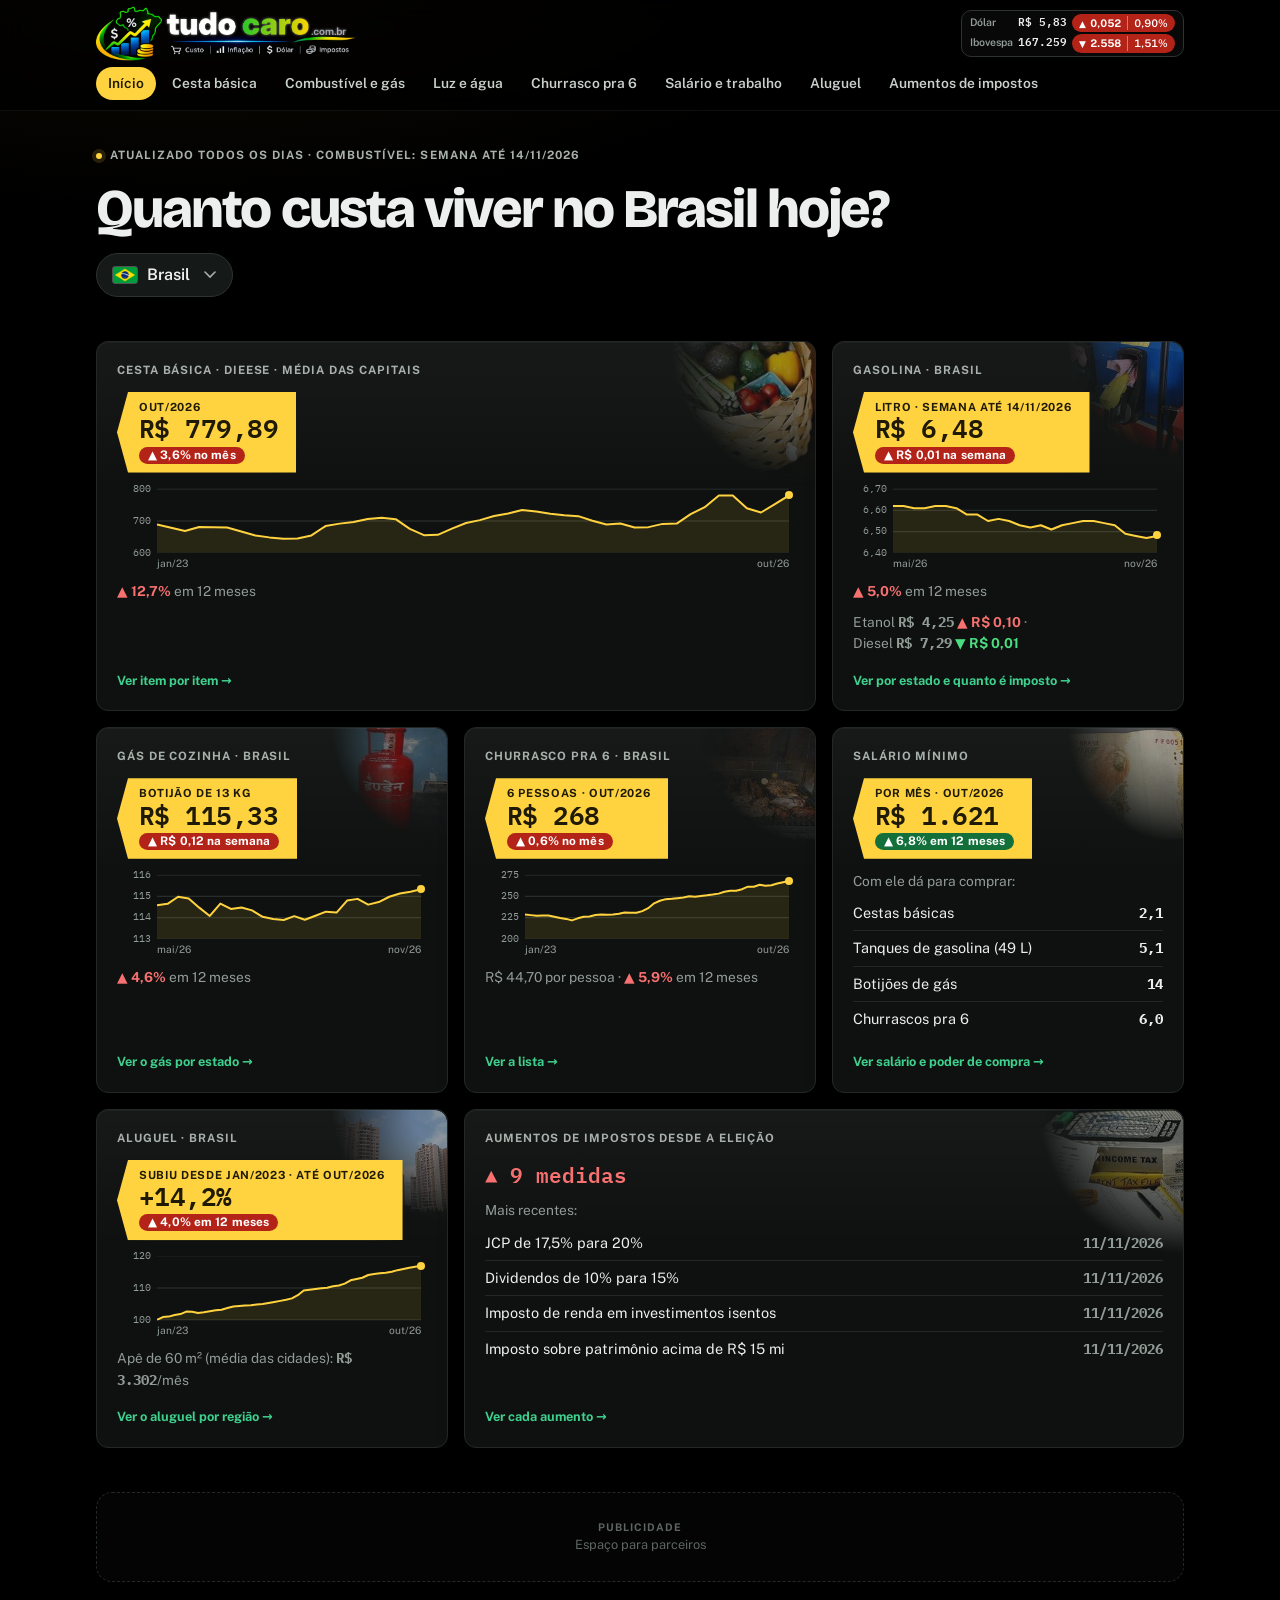
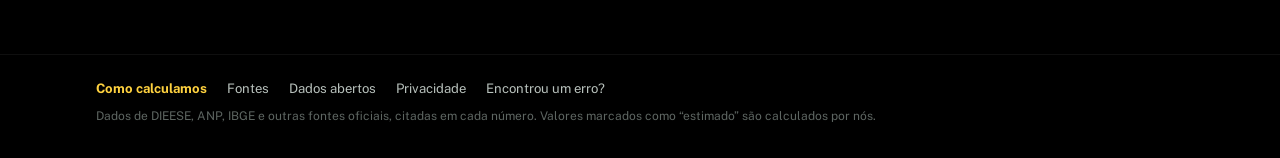
==== commit c472f528: "Força o navegador a baixar o app.js e o estilo.css novos (fotos dos cartões) Co-Authored-By: Claude " ====
--- a/index.html
+++ b/index.html
@@ -13,8 +13,8 @@
 <meta property="og:description" content="Quanto custa viver no Brasil hoje? Cesta básica, combustível, gás, churrasco e salário mínimo, por estado.">
 <link rel="preconnect" href="https://fonts.googleapis.com">
 <link rel="stylesheet" href="https://fonts.googleapis.com/css2?family=Bricolage+Grotesque:opsz,wght@12..96,700;12..96,800&family=Public+Sans:wght@400;600;700&family=IBM+Plex+Mono:wght@500;600&display=swap">
-<link rel="stylesheet" href="assets/estilo.css?v=20261118">
-<script src="assets/app.js?v=20261118" defer></script>
+<link rel="stylesheet" href="assets/estilo.css?v=20261118-fotos">
+<script src="assets/app.js?v=20261118-fotos" defer></script>
 </head>
 <body>
 <main class="wrap">
--- a/assets/estilo.css
+++ b/assets/estilo.css
@@ -505,3 +505,18 @@
   .topo .cota .d.vd .va { display: none; }          /* no celular, só seta e % (o valor fica na página Mercado) */
   .topo .cota .d.vd .vp { min-width: 0; border-left: 0; padding-left: 0; }
 }
+
+/* Foto no canto de cada cartão: some da esquerda para a direita e fica atrás do conteúdo */
+.card, .la-card { position: relative; isolation: isolate; }
+.ico-card { position: absolute; top: 0; right: 0; width: 120px; height: 120px; z-index: 0; pointer-events: none; opacity: .6; border-top-right-radius: inherit; overflow: hidden;
+  -webkit-mask-image: radial-gradient(120% 120% at 100% 0%, #000 25%, rgba(0,0,0,.5) 55%, transparent 80%); mask-image: radial-gradient(120% 120% at 100% 0%, #000 25%, rgba(0,0,0,.5) 55%, transparent 80%); }
+.ico-card img { width: 100%; height: 100%; object-fit: cover; display: block; }
+:where(.card, .la-card) > :where(:not(.ico-card)) { position: relative; z-index: 1; }
+.painel .card.destaque .ico-card { width: 150px; height: 150px; }
+.la-card .ico-card { width: 120px; height: 120px; opacity: .6; }
+.la-card #bolso { padding-right: 60px; }
+.m-card .ico-card { width: 84px; height: 84px; opacity: .7; }
+.m-card .topo-c { padding-right: 34px; }
+.cards > .card .ico-card { width: 80px; height: 80px; opacity: .5; }
+.cards > .card .t { padding-right: 46px; }
+@media (max-width: 640px) { .ico-card { width: 96px; height: 96px; } .painel .card.destaque .ico-card { width: 110px; height: 110px; } .cards > .card .ico-card { width: 64px; height: 64px; } }
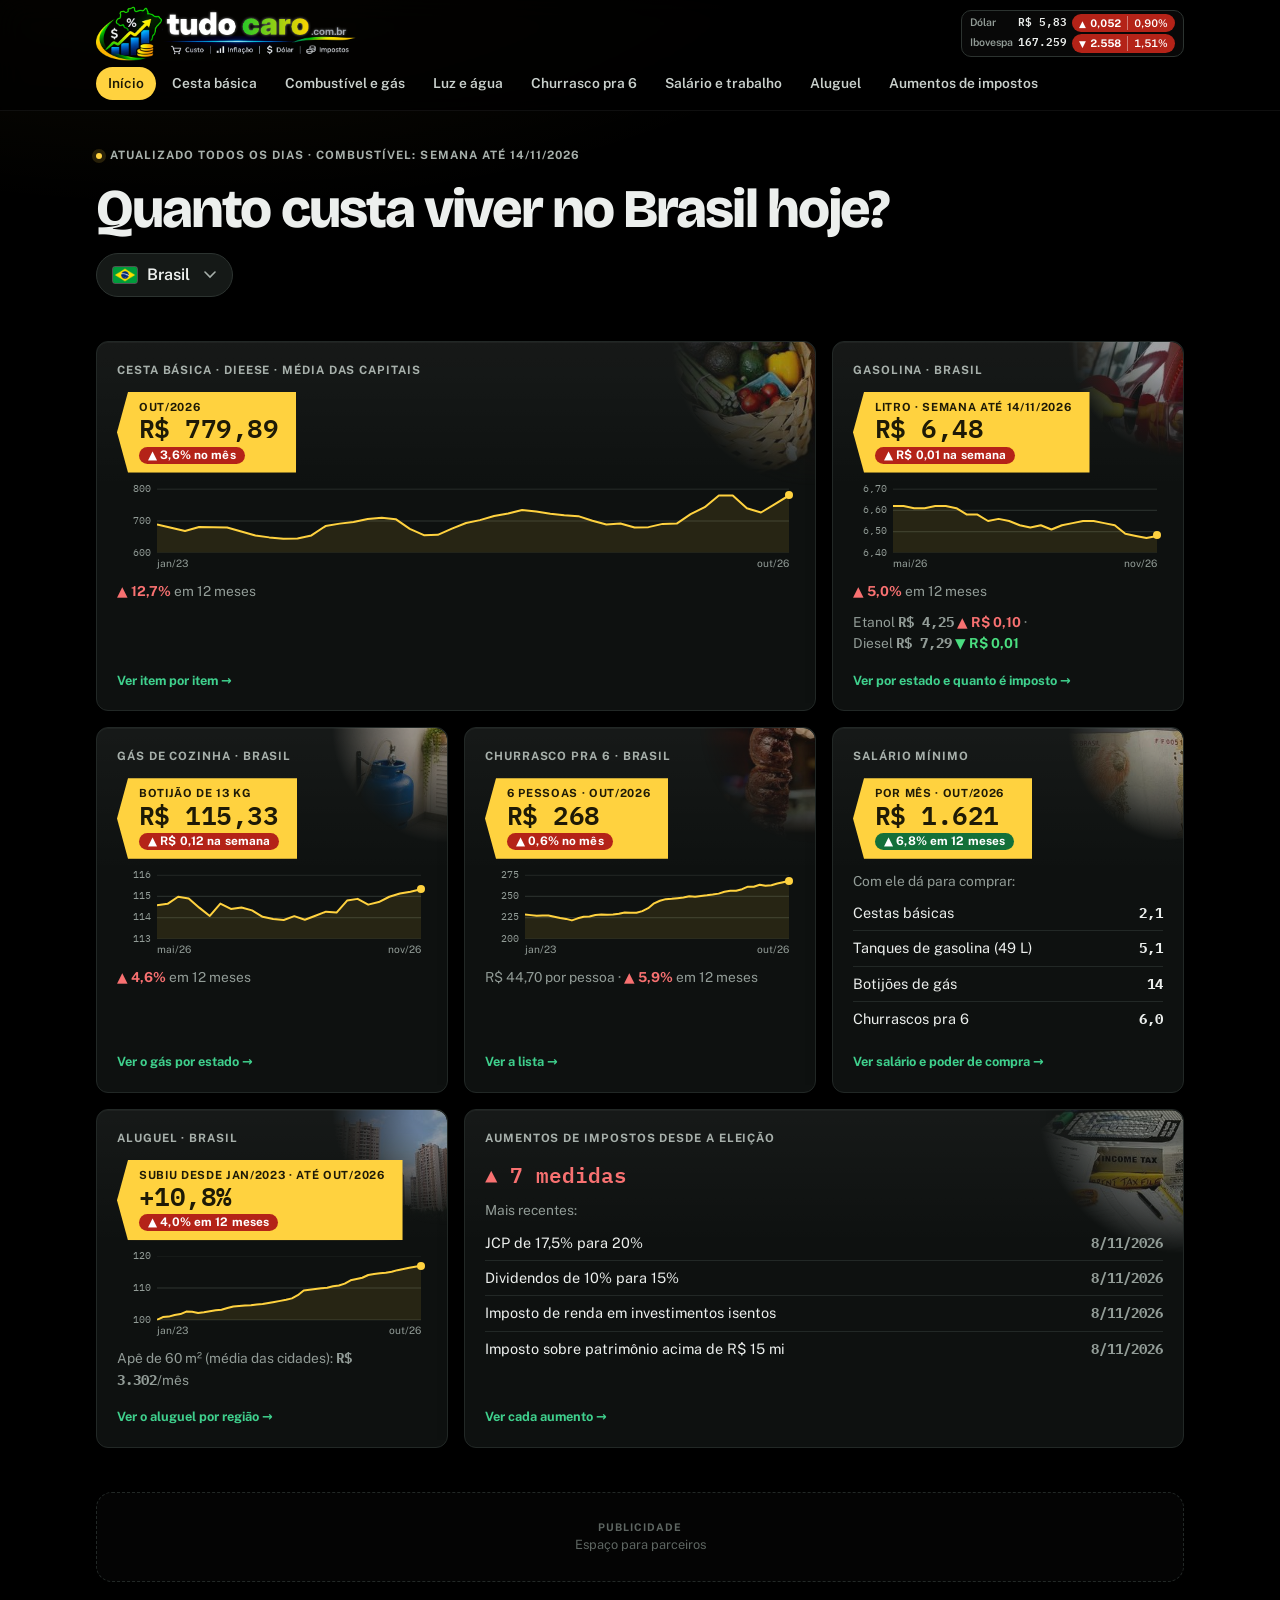
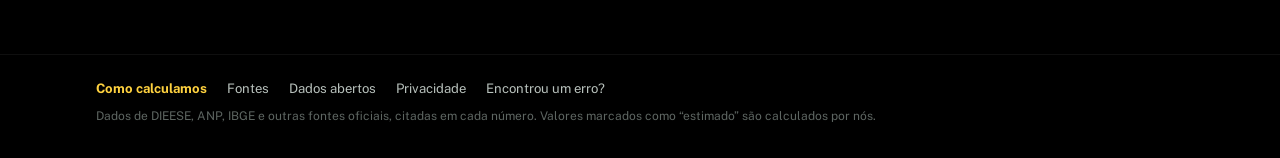
==== commit 54794cb5: "Troca as fotos de gasolina, gás e churrasco pelas escolhidas pelo Antonio Fotos guardadas no próprio" ====
--- a/index.html
+++ b/index.html
@@ -13,8 +13,8 @@
 <meta property="og:description" content="Quanto custa viver no Brasil hoje? Cesta básica, combustível, gás, churrasco e salário mínimo, por estado.">
 <link rel="preconnect" href="https://fonts.googleapis.com">
 <link rel="stylesheet" href="https://fonts.googleapis.com/css2?family=Bricolage+Grotesque:opsz,wght@12..96,700;12..96,800&family=Public+Sans:wght@400;600;700&family=IBM+Plex+Mono:wght@500;600&display=swap">
-<link rel="stylesheet" href="assets/estilo.css?v=20261118-fotos">
-<script src="assets/app.js?v=20261118-fotos" defer></script>
+<link rel="stylesheet" href="assets/estilo.css?v=20261118-fotos2">
+<script src="assets/app.js?v=20261118-fotos2" defer></script>
 </head>
 <body>
 <main class="wrap">
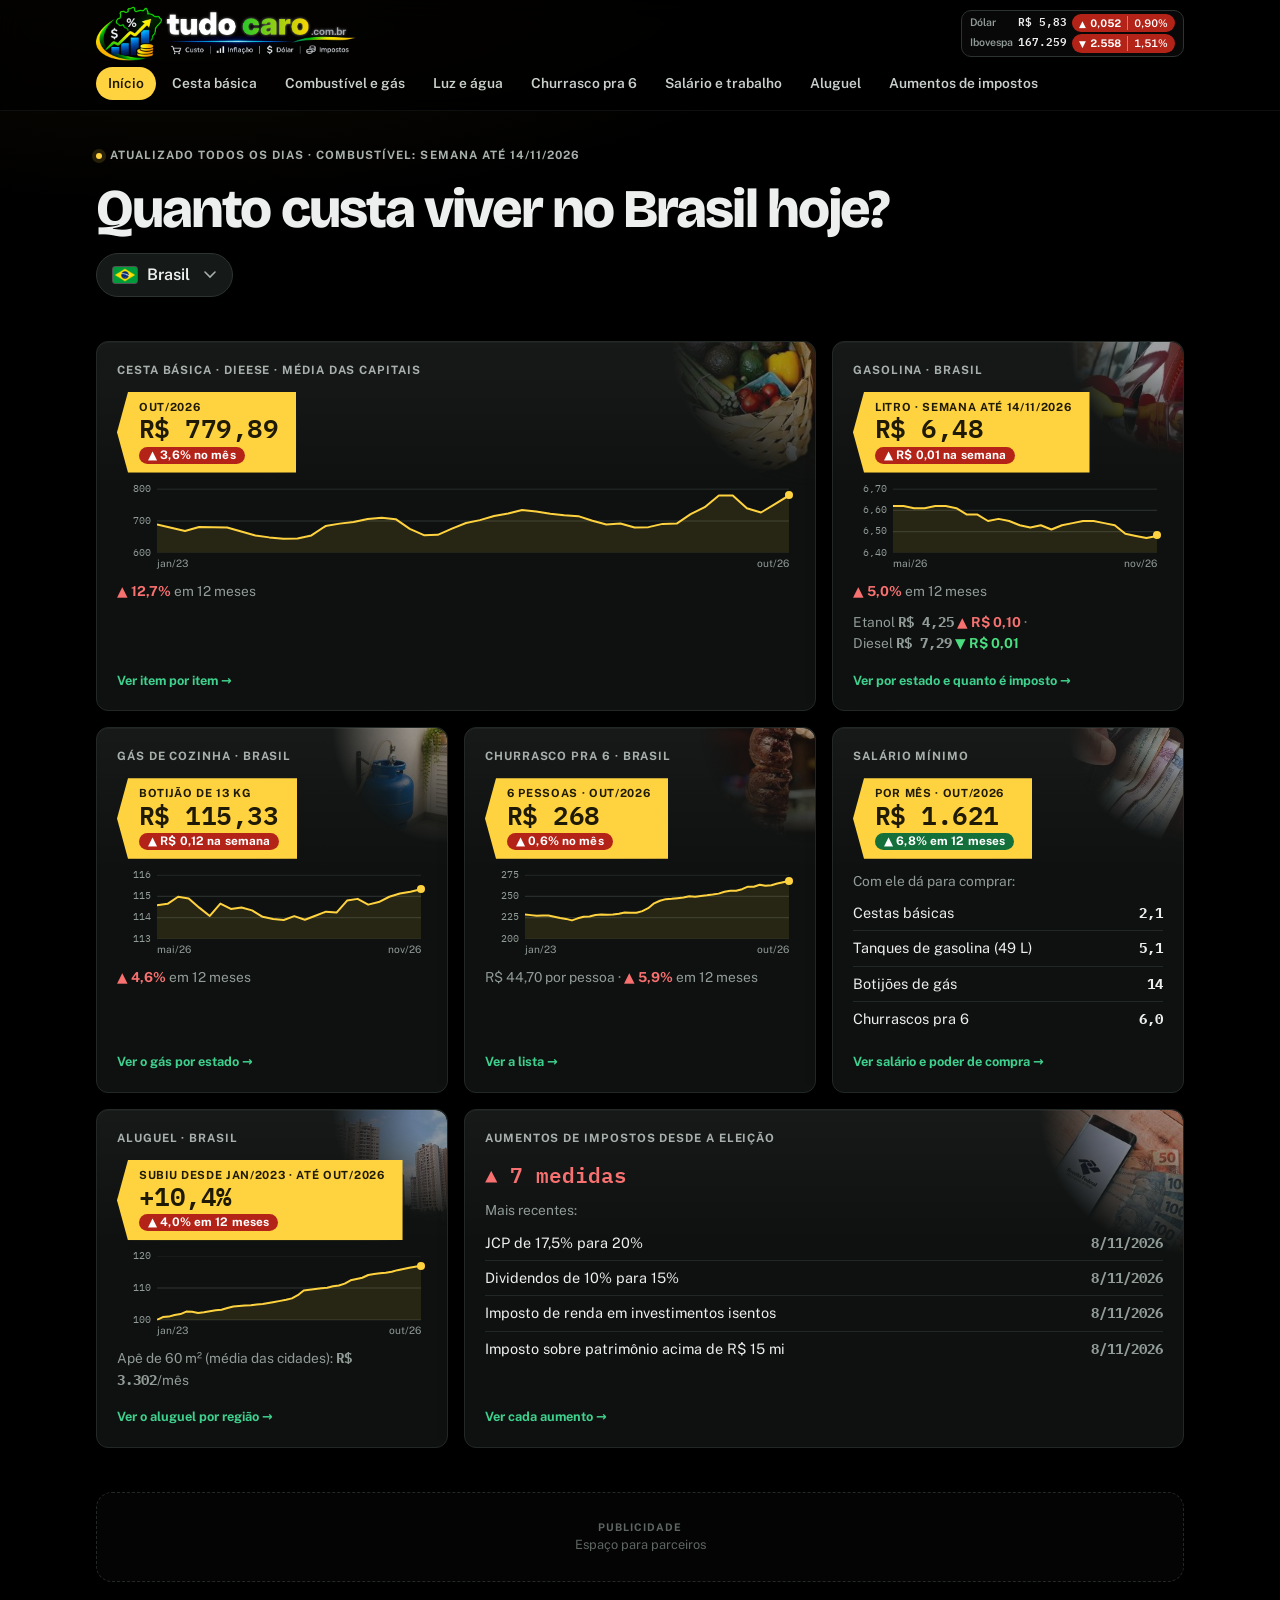
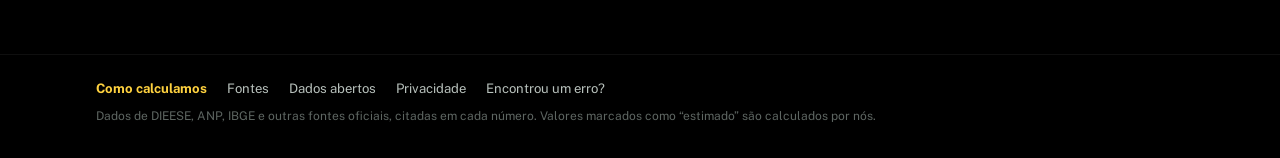
==== commit 89b07fea: "Fotos de salário e impostos enviadas pelo Antonio Co-Authored-By: Claude Opus 5.5 <noreply@anthropic" ====
--- a/index.html
+++ b/index.html
@@ -13,8 +13,8 @@
 <meta property="og:description" content="Quanto custa viver no Brasil hoje? Cesta básica, combustível, gás, churrasco e salário mínimo, por estado.">
 <link rel="preconnect" href="https://fonts.googleapis.com">
 <link rel="stylesheet" href="https://fonts.googleapis.com/css2?family=Bricolage+Grotesque:opsz,wght@12..96,700;12..96,800&family=Public+Sans:wght@400;600;700&family=IBM+Plex+Mono:wght@500;600&display=swap">
-<link rel="stylesheet" href="assets/estilo.css?v=20261118-fotos2">
-<script src="assets/app.js?v=20261118-fotos2" defer></script>
+<link rel="stylesheet" href="assets/estilo.css?v=20261118-fotos3">
+<script src="assets/app.js?v=20261118-fotos3" defer></script>
 </head>
 <body>
 <main class="wrap">
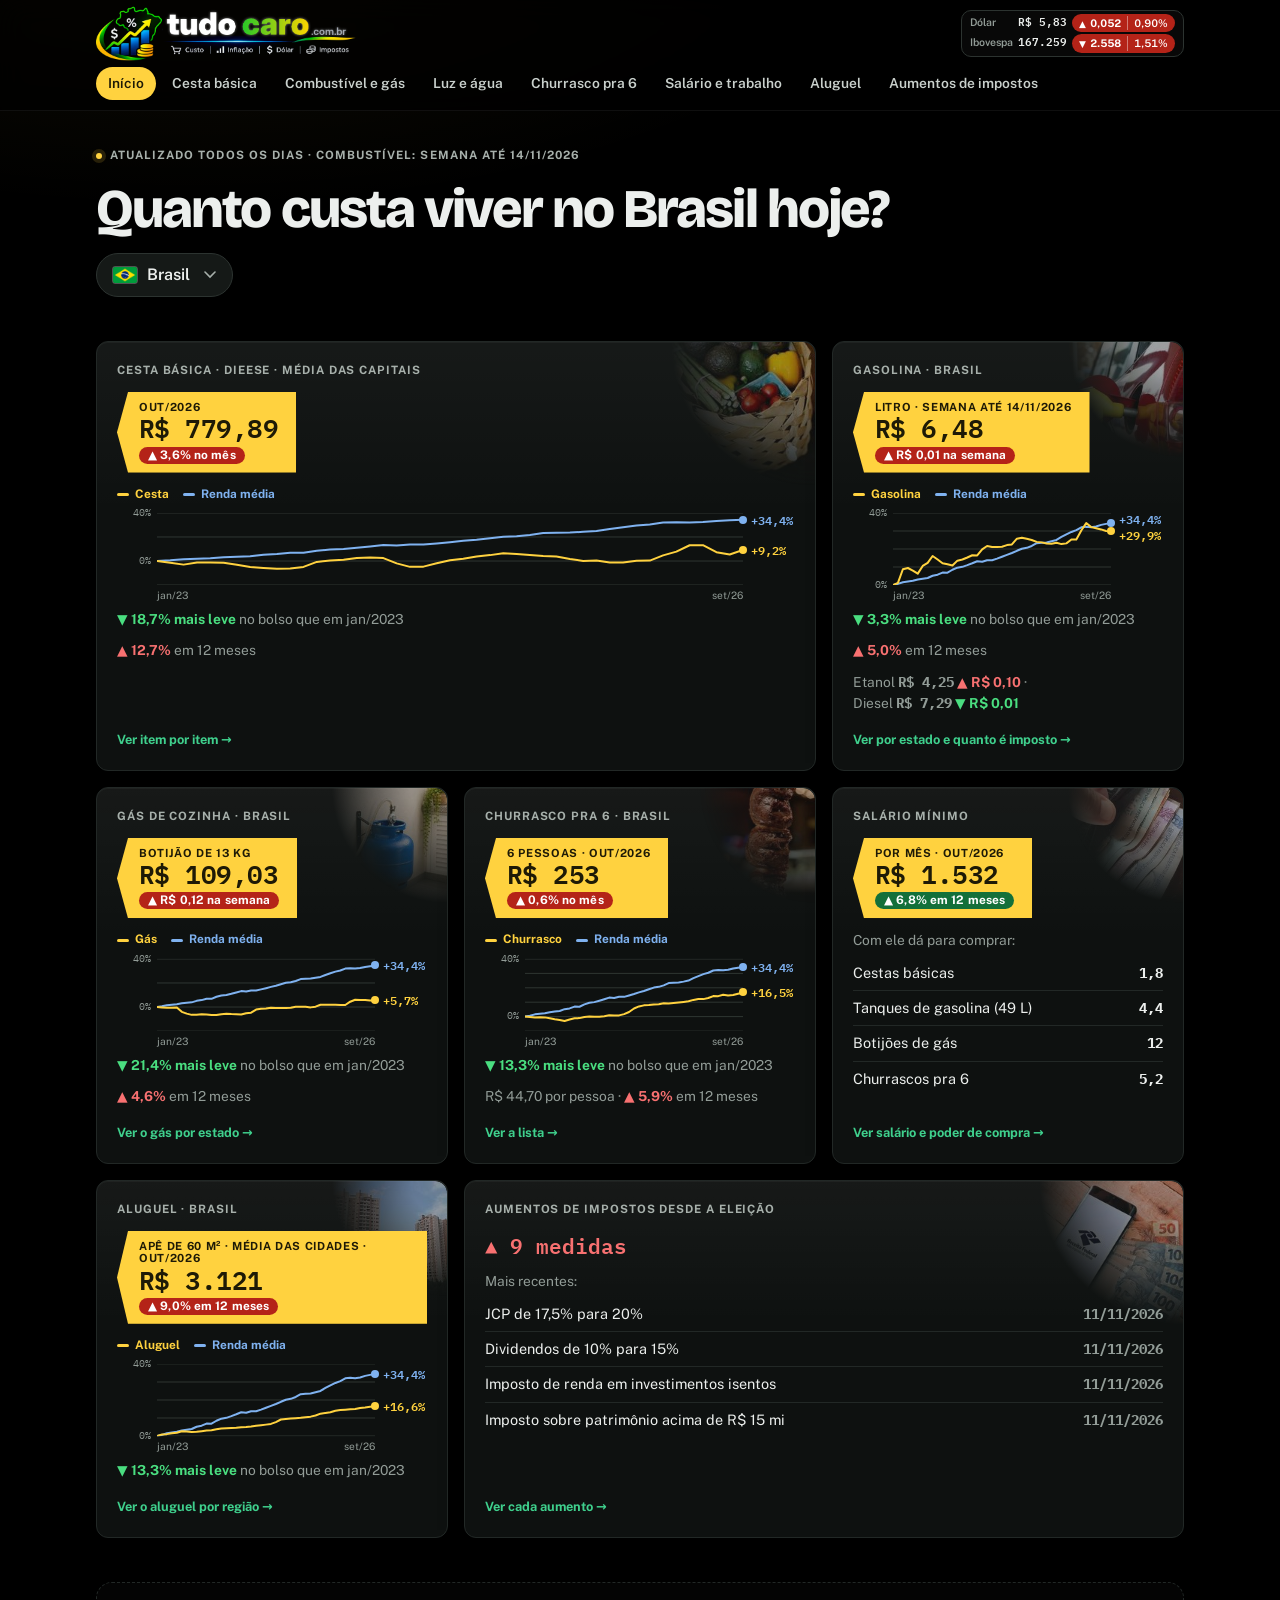
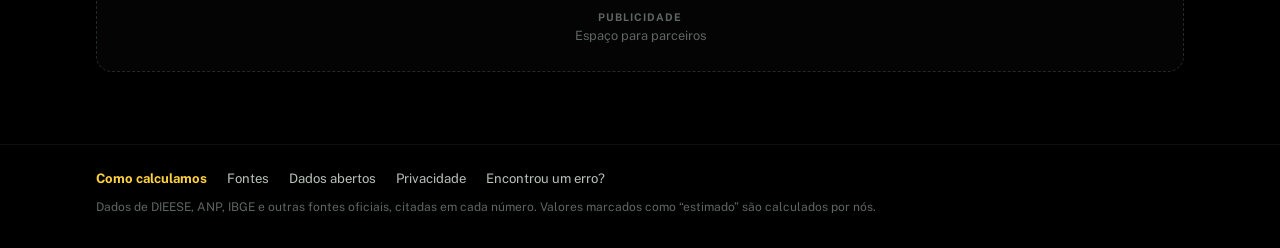
==== commit 94952d9e: "Gráfico preço x renda em cada cartão da página inicial Cada cartão (cesta, gasolina, gás, churrasco," ====
--- a/index.html
+++ b/index.html
@@ -13,8 +13,8 @@
 <meta property="og:description" content="Quanto custa viver no Brasil hoje? Cesta básica, combustível, gás, churrasco e salário mínimo, por estado.">
 <link rel="preconnect" href="https://fonts.googleapis.com">
 <link rel="stylesheet" href="https://fonts.googleapis.com/css2?family=Bricolage+Grotesque:opsz,wght@12..96,700;12..96,800&family=Public+Sans:wght@400;600;700&family=IBM+Plex+Mono:wght@500;600&display=swap">
-<link rel="stylesheet" href="assets/estilo.css?v=20261118-fotos3">
-<script src="assets/app.js?v=20261118-fotos3" defer></script>
+<link rel="stylesheet" href="assets/estilo.css?v=20261118-renda1">
+<script src="assets/app.js?v=20261118-renda1" defer></script>
 </head>
 <body>
 <main class="wrap">
@@ -37,8 +37,10 @@
 <script>
 document.addEventListener("DOMContentLoaded", function () {
   var C = window.CVB;
-  Promise.all([C.carregar("combustiveis"), C.carregar("cesta"), C.carregar("salario"), C.carregar("churrasco"), C.config("tanque"), C.carregar("aumentos-impostos"), C.carregar("aluguel")]).then(function (r) {
+  Promise.all([C.carregar("combustiveis"), C.carregar("cesta"), C.carregar("salario"), C.carregar("churrasco"), C.config("tanque"), C.carregar("aumentos-impostos"), C.carregar("aluguel"), C.carregar("trabalho"), C.carregar("ipca")]).then(function (r) {
     var comb = r[0], cesta = r[1], sal = r[2], ch = r[3], tanque = r[4], imp = r[5], al = r[6];
+    // renda média de quem trabalha (IBGE), em valor nominal, para comparar com o preço de cada cartão
+    var renda = C.rendaNominal(r[7], r[8]);
     var litrosTanque = (tanque && tanque.litros) || 49;
     var sel = document.getElementById("local");
     var locais = comb ? Object.keys(comb.series) : ["BR"];
@@ -82,7 +84,7 @@
         var u = C.ultimo(cb.total), a = C.anterior(cb.total);
         cards.push({ href: "cesta.html", destaque: true, titulo: "Cesta básica · DIEESE · " + cb.nome, rotulo: C.data(u[0]), valor: C.brl(u[1], 2),
           selo: a ? selo((u[1] / a[1] - 1) * 100, txtPct((u[1] / a[1] - 1) * 100) + " no mês") : "",
-          corpo: C.mini(cb.total),
+          corpo: C.versus(cb.total, renda, "Cesta", { brasil: local !== "BR" }),
           linhas: [C.variacao(C.variacao12(cb.total)) + " em 12 meses"],
           ir: "Ver item por item" });
       } else cards.push({ href: "cesta.html", destaque: true, titulo: "Cesta básica · DIEESE", linhas: ["Entra na próxima coleta mensal."], ir: "Ver a cesta" });
@@ -96,7 +98,7 @@
         });
         cards.push({ href: "combustiveis.html#gasolina", titulo: "Gasolina · " + C.nomeLocal(localComb), rotulo: "litro · semana até " + C.data(ug[0]), valor: C.brl(ug[1], 2),
           selo: ag ? selo(Math.abs(ug[1] - ag[1]) < 0.005 ? 0 : ug[1] - ag[1], C.brl(Math.abs(ug[1] - ag[1]), 2) + " na semana") : "",
-          corpo: C.mini(g, 26), linhas: [C.variacao(C.variacao12(g)) + " em 12 meses"].concat(outros.length ? [outros.join(" · ")] : []),
+          corpo: C.versus(g, renda, "Gasolina", { brasil: local !== "BR" }), linhas: [C.variacao(C.variacao12(g)) + " em 12 meses"].concat(outros.length ? [outros.join(" · ")] : []),
           ir: "Ver por estado e quanto é imposto" });
       }
       // Gás de cozinha
@@ -104,7 +106,7 @@
         var b = sc.glp, ub = C.ultimo(b), ab = C.anterior(b);
         cards.push({ href: "combustiveis.html#glp", titulo: "Gás de cozinha · " + C.nomeLocal(localComb), rotulo: "botijão de 13 kg", valor: C.brl(ub[1], 2),
           selo: ab ? selo(Math.abs(ub[1] - ab[1]) < 0.005 ? 0 : ub[1] - ab[1], C.brl(Math.abs(ub[1] - ab[1]), 2) + " na semana") : "",
-          corpo: C.mini(b, 26), linhas: [C.variacao(C.variacao12(b)) + " em 12 meses"],
+          corpo: C.versus(b, renda, "Gás", { brasil: local !== "BR" }), linhas: [C.variacao(C.variacao12(b)) + " em 12 meses"],
           ir: "Ver o gás por estado" });
       }
       // Churrasco
@@ -112,7 +114,7 @@
         var t = ch.total[local] || ch.total.BR, uc = C.ultimo(t);
         if (uc) cards.push({ href: "churrasco.html", titulo: "Churrasco pra 6 · " + C.nomeLocal(ch.total[local] ? local : "BR"), rotulo: "6 pessoas · " + C.data(uc[0]), valor: C.brl(uc[1], 0),
           selo: C.anterior(t) ? selo((uc[1] / C.anterior(t)[1] - 1) * 100, txtPct((uc[1] / C.anterior(t)[1] - 1) * 100) + " no mês") : "",
-          corpo: C.mini(t), linhas: [C.brl(uc[1] / 6, 2) + " por pessoa · " + C.variacao(C.variacao12(t)) + " em 12 meses"], ir: "Ver a lista" });
+          corpo: C.versus(t, renda, "Churrasco", { brasil: local !== "BR" }), linhas: [C.brl(uc[1] / 6, 2) + " por pessoa · " + C.variacao(C.variacao12(t)) + " em 12 meses"], ir: "Ver a lista" });
       }
       // Salário mínimo e o que ele compra (no salário, subir é bom: verde)
       if (sal && C.ultimo(sal.serie)) {
@@ -133,10 +135,11 @@
         var la = al.ipca.locais[local] ? local : "BR", li = al.ipca.locais[la].indice, ua = C.ultimo(li);
         var v12a = C.variacao12(li), fz = (al.fipezap && al.fipezap.cidades) || {};
         var cidAl = Object.keys(fz).filter(function (n) { return la === "BR" ? fz[n].media : fz[n].uf === la; }).sort(function (a, b) { return (fz[b].capital ? 1 : 0) - (fz[a].capital ? 1 : 0); })[0];
-        var linhasAl = [];
-        if (cidAl && C.ultimo(fz[cidAl].preco_m2)) linhasAl.push("Apê de 60 m² " + (fz[cidAl].media ? "(média das cidades)" : "em " + cidAl) + ': <b class="mono">' + C.brl(C.ultimo(fz[cidAl].preco_m2)[1] * (al.fipezap.area_referencia_m2 || 60), 0) + "</b>/mês");
-        if (ua) cards.push({ href: "aluguel.html", titulo: "Aluguel · " + (la === "BR" ? "Brasil" : al.ipca.locais[la].area_ibge), rotulo: "subiu desde jan/2023 · até " + C.data(ua[0]),
-          valor: C.pct(ua[1] - 100, 1), selo: v12a !== null ? selo(v12a, txtPct(v12a) + " em 12 meses") : "", corpo: C.mini(li), linhas: linhasAl, ir: "Ver o aluguel por região" });
+        // etiqueta: aluguel de um apê de 60 m² (FipeZap); o quanto subiu desde jan/2023 já aparece no gráfico
+        var apeAl = cidAl && C.ultimo(fz[cidAl].preco_m2), m2Al = al.fipezap && al.fipezap.area_referencia_m2 || 60;
+        if (ua) cards.push({ href: "aluguel.html", titulo: "Aluguel · " + (la === "BR" ? "Brasil" : al.ipca.locais[la].area_ibge),
+          rotulo: apeAl ? "apê de " + m2Al + " m² · " + (fz[cidAl].media ? "média das cidades" : cidAl) + " · " + C.data(apeAl[0]) : "subiu desde jan/2023 · até " + C.data(ua[0]),
+          valor: apeAl ? C.brl(apeAl[1] * m2Al, 0) : C.pct(ua[1] - 100, 1), selo: (function (v) { return v !== null ? selo(v, txtPct(v) + " em 12 meses") : ""; })(apeAl ? C.variacao12(fz[cidAl].preco_m2) : v12a), corpo: C.versus(li, renda, "Aluguel", { brasil: local !== "BR" }), ir: "Ver o aluguel por região" });
       }
       // Aumentos de impostos desde o 2º turno
       if (imp && imp.itens && imp.itens.length) {
--- a/assets/estilo.css
+++ b/assets/estilo.css
@@ -122,6 +122,19 @@
 .mini-a .my { position: absolute; right: 100%; margin-right: 6px; transform: translateY(-50%); font-family: var(--f-mono); font-size: .64rem; color: var(--muted); white-space: nowrap; }
 .mini-a .mx { position: absolute; top: 100%; margin-top: 3px; font-size: .64rem; color: var(--muted); white-space: nowrap; }
 .mini-a .mponto { position: absolute; right: -4px; width: 8px; height: 8px; margin-top: -4px; border-radius: 50%; background: currentColor; }
+/* Preço x renda (cartões da página inicial): preço em amarelo, renda em azul; % desde o mesmo mês */
+.vs { display: grid; gap: 6px; }
+.vs-leg { display: flex; flex-wrap: wrap; gap: 4px 14px; font-size: .74rem; font-weight: 700; }
+.vs-leg span::before { content: ""; display: inline-block; width: 12px; height: 3px; border-radius: 2px; margin-right: 6px; vertical-align: middle; background: currentColor; }
+.vs-p { color: var(--tag); }
+.vs-r { color: #7FB2F0; }
+.vs-g { padding-right: 52px; }
+.vs-g .mini-a { height: 72px; }
+.vs-ponto { position: absolute; right: -4px; width: 8px; height: 8px; margin-top: -4px; border-radius: 50%; background: currentColor; }
+.vs-ponto.vs-p { color: var(--tag); }
+.vs-ponto.vs-r { color: #7FB2F0; }
+.vs-fim { position: absolute; left: 100%; margin-left: 8px; transform: translateY(-50%); font-family: var(--f-mono); font-size: .74rem; font-weight: 600; white-space: nowrap; }
+.painel .card .vs-frase { color: var(--muted); }
 
 /* Bandeiras dos estados */
 .uf { display: inline-flex; align-items: center; }
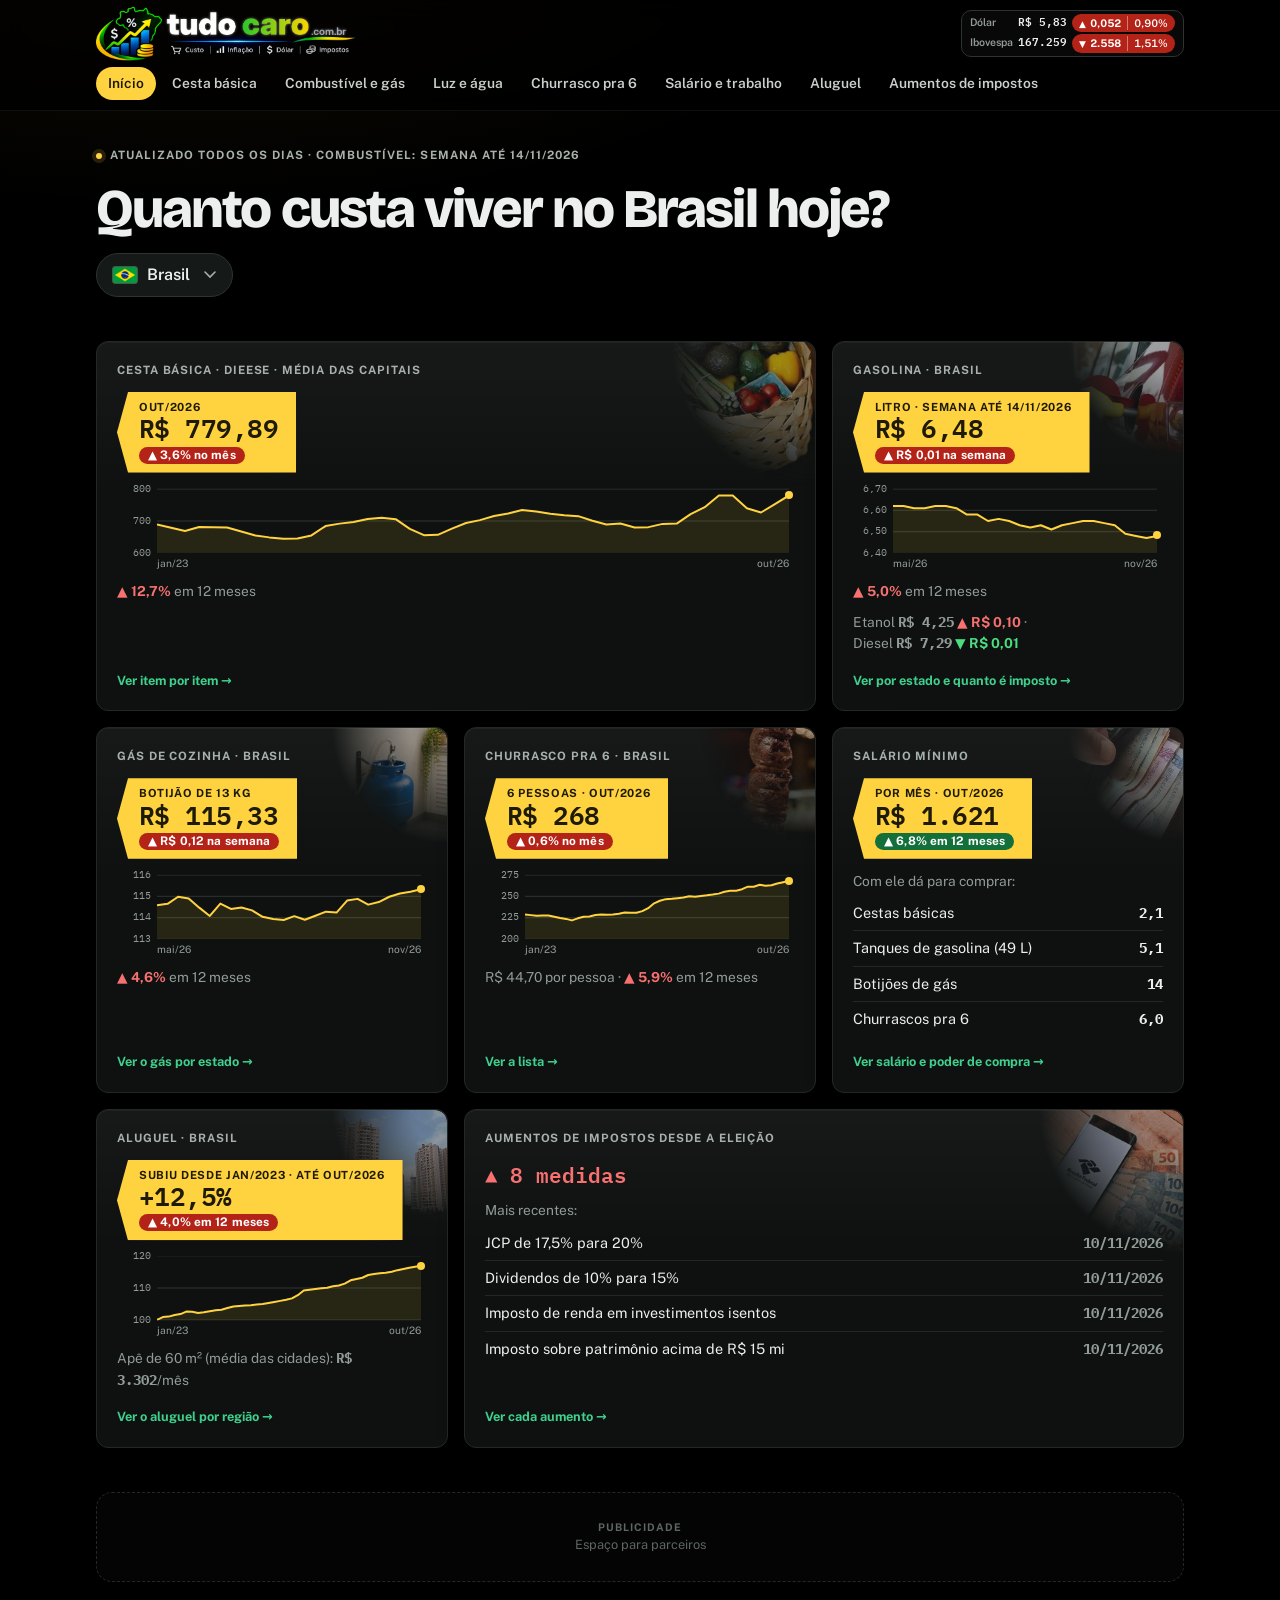
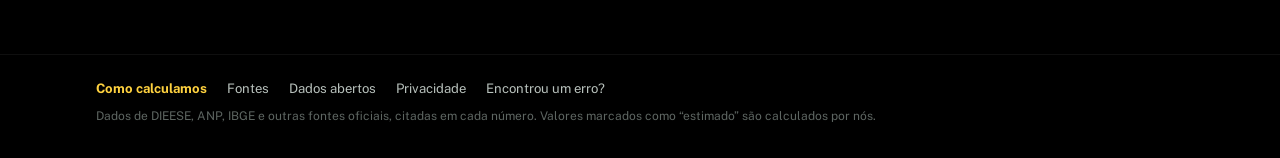
==== commit 760924b9: "Revert "Gráfico preço x renda em cada cartão da página inicial (#38)" This reverts commit dbb7bcd5e1" ====
--- a/index.html
+++ b/index.html
@@ -13,8 +13,8 @@
 <meta property="og:description" content="Quanto custa viver no Brasil hoje? Cesta básica, combustível, gás, churrasco e salário mínimo, por estado.">
 <link rel="preconnect" href="https://fonts.googleapis.com">
 <link rel="stylesheet" href="https://fonts.googleapis.com/css2?family=Bricolage+Grotesque:opsz,wght@12..96,700;12..96,800&family=Public+Sans:wght@400;600;700&family=IBM+Plex+Mono:wght@500;600&display=swap">
-<link rel="stylesheet" href="assets/estilo.css?v=20261118-renda1">
-<script src="assets/app.js?v=20261118-renda1" defer></script>
+<link rel="stylesheet" href="assets/estilo.css?v=20261118-fotos3">
+<script src="assets/app.js?v=20261118-fotos3" defer></script>
 </head>
 <body>
 <main class="wrap">
@@ -37,10 +37,8 @@
 <script>
 document.addEventListener("DOMContentLoaded", function () {
   var C = window.CVB;
-  Promise.all([C.carregar("combustiveis"), C.carregar("cesta"), C.carregar("salario"), C.carregar("churrasco"), C.config("tanque"), C.carregar("aumentos-impostos"), C.carregar("aluguel"), C.carregar("trabalho"), C.carregar("ipca")]).then(function (r) {
+  Promise.all([C.carregar("combustiveis"), C.carregar("cesta"), C.carregar("salario"), C.carregar("churrasco"), C.config("tanque"), C.carregar("aumentos-impostos"), C.carregar("aluguel")]).then(function (r) {
     var comb = r[0], cesta = r[1], sal = r[2], ch = r[3], tanque = r[4], imp = r[5], al = r[6];
-    // renda média de quem trabalha (IBGE), em valor nominal, para comparar com o preço de cada cartão
-    var renda = C.rendaNominal(r[7], r[8]);
     var litrosTanque = (tanque && tanque.litros) || 49;
     var sel = document.getElementById("local");
     var locais = comb ? Object.keys(comb.series) : ["BR"];
@@ -84,7 +82,7 @@
         var u = C.ultimo(cb.total), a = C.anterior(cb.total);
         cards.push({ href: "cesta.html", destaque: true, titulo: "Cesta básica · DIEESE · " + cb.nome, rotulo: C.data(u[0]), valor: C.brl(u[1], 2),
           selo: a ? selo((u[1] / a[1] - 1) * 100, txtPct((u[1] / a[1] - 1) * 100) + " no mês") : "",
-          corpo: C.versus(cb.total, renda, "Cesta", { brasil: local !== "BR" }),
+          corpo: C.mini(cb.total),
           linhas: [C.variacao(C.variacao12(cb.total)) + " em 12 meses"],
           ir: "Ver item por item" });
       } else cards.push({ href: "cesta.html", destaque: true, titulo: "Cesta básica · DIEESE", linhas: ["Entra na próxima coleta mensal."], ir: "Ver a cesta" });
@@ -98,7 +96,7 @@
         });
         cards.push({ href: "combustiveis.html#gasolina", titulo: "Gasolina · " + C.nomeLocal(localComb), rotulo: "litro · semana até " + C.data(ug[0]), valor: C.brl(ug[1], 2),
           selo: ag ? selo(Math.abs(ug[1] - ag[1]) < 0.005 ? 0 : ug[1] - ag[1], C.brl(Math.abs(ug[1] - ag[1]), 2) + " na semana") : "",
-          corpo: C.versus(g, renda, "Gasolina", { brasil: local !== "BR" }), linhas: [C.variacao(C.variacao12(g)) + " em 12 meses"].concat(outros.length ? [outros.join(" · ")] : []),
+          corpo: C.mini(g, 26), linhas: [C.variacao(C.variacao12(g)) + " em 12 meses"].concat(outros.length ? [outros.join(" · ")] : []),
           ir: "Ver por estado e quanto é imposto" });
       }
       // Gás de cozinha
@@ -106,7 +104,7 @@
         var b = sc.glp, ub = C.ultimo(b), ab = C.anterior(b);
         cards.push({ href: "combustiveis.html#glp", titulo: "Gás de cozinha · " + C.nomeLocal(localComb), rotulo: "botijão de 13 kg", valor: C.brl(ub[1], 2),
           selo: ab ? selo(Math.abs(ub[1] - ab[1]) < 0.005 ? 0 : ub[1] - ab[1], C.brl(Math.abs(ub[1] - ab[1]), 2) + " na semana") : "",
-          corpo: C.versus(b, renda, "Gás", { brasil: local !== "BR" }), linhas: [C.variacao(C.variacao12(b)) + " em 12 meses"],
+          corpo: C.mini(b, 26), linhas: [C.variacao(C.variacao12(b)) + " em 12 meses"],
           ir: "Ver o gás por estado" });
       }
       // Churrasco
@@ -114,7 +112,7 @@
         var t = ch.total[local] || ch.total.BR, uc = C.ultimo(t);
         if (uc) cards.push({ href: "churrasco.html", titulo: "Churrasco pra 6 · " + C.nomeLocal(ch.total[local] ? local : "BR"), rotulo: "6 pessoas · " + C.data(uc[0]), valor: C.brl(uc[1], 0),
           selo: C.anterior(t) ? selo((uc[1] / C.anterior(t)[1] - 1) * 100, txtPct((uc[1] / C.anterior(t)[1] - 1) * 100) + " no mês") : "",
-          corpo: C.versus(t, renda, "Churrasco", { brasil: local !== "BR" }), linhas: [C.brl(uc[1] / 6, 2) + " por pessoa · " + C.variacao(C.variacao12(t)) + " em 12 meses"], ir: "Ver a lista" });
+          corpo: C.mini(t), linhas: [C.brl(uc[1] / 6, 2) + " por pessoa · " + C.variacao(C.variacao12(t)) + " em 12 meses"], ir: "Ver a lista" });
       }
       // Salário mínimo e o que ele compra (no salário, subir é bom: verde)
       if (sal && C.ultimo(sal.serie)) {
@@ -135,11 +133,10 @@
         var la = al.ipca.locais[local] ? local : "BR", li = al.ipca.locais[la].indice, ua = C.ultimo(li);
         var v12a = C.variacao12(li), fz = (al.fipezap && al.fipezap.cidades) || {};
         var cidAl = Object.keys(fz).filter(function (n) { return la === "BR" ? fz[n].media : fz[n].uf === la; }).sort(function (a, b) { return (fz[b].capital ? 1 : 0) - (fz[a].capital ? 1 : 0); })[0];
-        // etiqueta: aluguel de um apê de 60 m² (FipeZap); o quanto subiu desde jan/2023 já aparece no gráfico
-        var apeAl = cidAl && C.ultimo(fz[cidAl].preco_m2), m2Al = al.fipezap && al.fipezap.area_referencia_m2 || 60;
-        if (ua) cards.push({ href: "aluguel.html", titulo: "Aluguel · " + (la === "BR" ? "Brasil" : al.ipca.locais[la].area_ibge),
-          rotulo: apeAl ? "apê de " + m2Al + " m² · " + (fz[cidAl].media ? "média das cidades" : cidAl) + " · " + C.data(apeAl[0]) : "subiu desde jan/2023 · até " + C.data(ua[0]),
-          valor: apeAl ? C.brl(apeAl[1] * m2Al, 0) : C.pct(ua[1] - 100, 1), selo: (function (v) { return v !== null ? selo(v, txtPct(v) + " em 12 meses") : ""; })(apeAl ? C.variacao12(fz[cidAl].preco_m2) : v12a), corpo: C.versus(li, renda, "Aluguel", { brasil: local !== "BR" }), ir: "Ver o aluguel por região" });
+        var linhasAl = [];
+        if (cidAl && C.ultimo(fz[cidAl].preco_m2)) linhasAl.push("Apê de 60 m² " + (fz[cidAl].media ? "(média das cidades)" : "em " + cidAl) + ': <b class="mono">' + C.brl(C.ultimo(fz[cidAl].preco_m2)[1] * (al.fipezap.area_referencia_m2 || 60), 0) + "</b>/mês");
+        if (ua) cards.push({ href: "aluguel.html", titulo: "Aluguel · " + (la === "BR" ? "Brasil" : al.ipca.locais[la].area_ibge), rotulo: "subiu desde jan/2023 · até " + C.data(ua[0]),
+          valor: C.pct(ua[1] - 100, 1), selo: v12a !== null ? selo(v12a, txtPct(v12a) + " em 12 meses") : "", corpo: C.mini(li), linhas: linhasAl, ir: "Ver o aluguel por região" });
       }
       // Aumentos de impostos desde o 2º turno
       if (imp && imp.itens && imp.itens.length) {
--- a/assets/estilo.css
+++ b/assets/estilo.css
@@ -122,19 +122,6 @@
 .mini-a .my { position: absolute; right: 100%; margin-right: 6px; transform: translateY(-50%); font-family: var(--f-mono); font-size: .64rem; color: var(--muted); white-space: nowrap; }
 .mini-a .mx { position: absolute; top: 100%; margin-top: 3px; font-size: .64rem; color: var(--muted); white-space: nowrap; }
 .mini-a .mponto { position: absolute; right: -4px; width: 8px; height: 8px; margin-top: -4px; border-radius: 50%; background: currentColor; }
-/* Preço x renda (cartões da página inicial): preço em amarelo, renda em azul; % desde o mesmo mês */
-.vs { display: grid; gap: 6px; }
-.vs-leg { display: flex; flex-wrap: wrap; gap: 4px 14px; font-size: .74rem; font-weight: 700; }
-.vs-leg span::before { content: ""; display: inline-block; width: 12px; height: 3px; border-radius: 2px; margin-right: 6px; vertical-align: middle; background: currentColor; }
-.vs-p { color: var(--tag); }
-.vs-r { color: #7FB2F0; }
-.vs-g { padding-right: 52px; }
-.vs-g .mini-a { height: 72px; }
-.vs-ponto { position: absolute; right: -4px; width: 8px; height: 8px; margin-top: -4px; border-radius: 50%; background: currentColor; }
-.vs-ponto.vs-p { color: var(--tag); }
-.vs-ponto.vs-r { color: #7FB2F0; }
-.vs-fim { position: absolute; left: 100%; margin-left: 8px; transform: translateY(-50%); font-family: var(--f-mono); font-size: .74rem; font-weight: 600; white-space: nowrap; }
-.painel .card .vs-frase { color: var(--muted); }
 
 /* Bandeiras dos estados */
 .uf { display: inline-flex; align-items: center; }
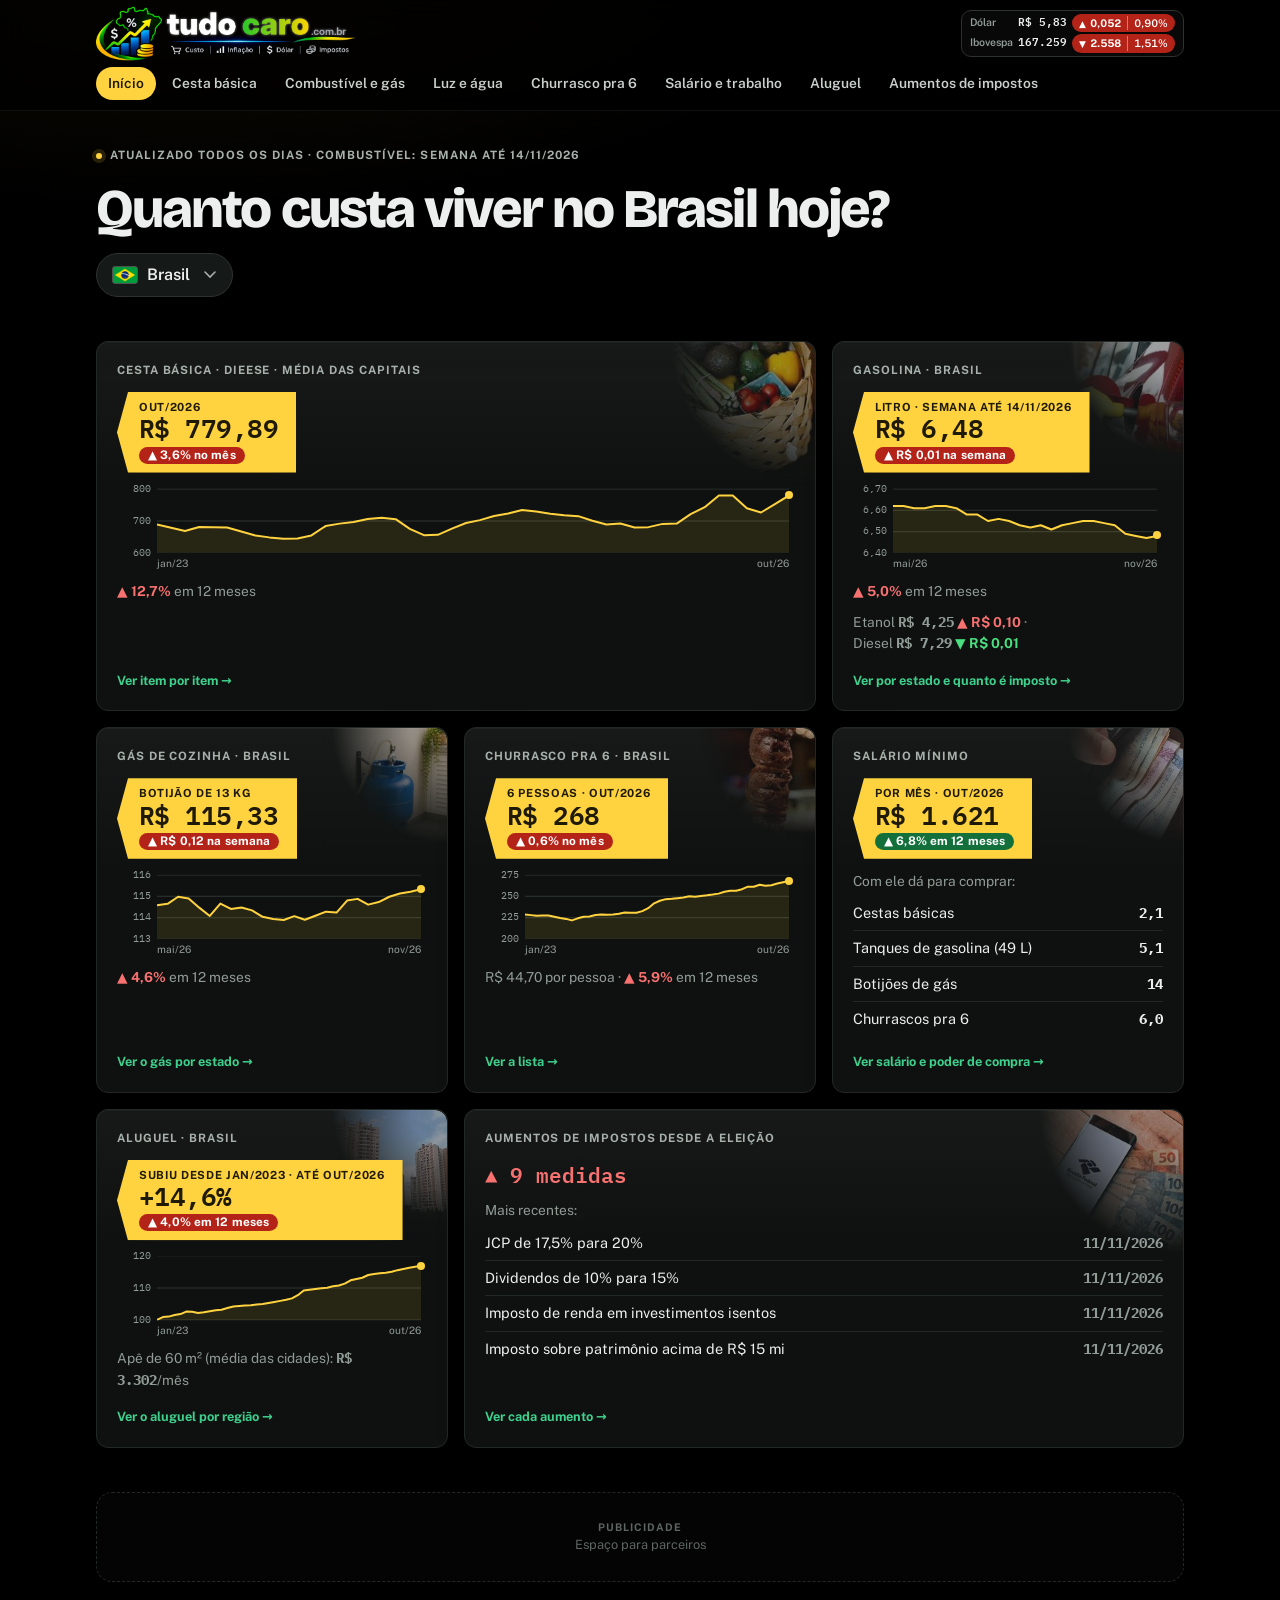
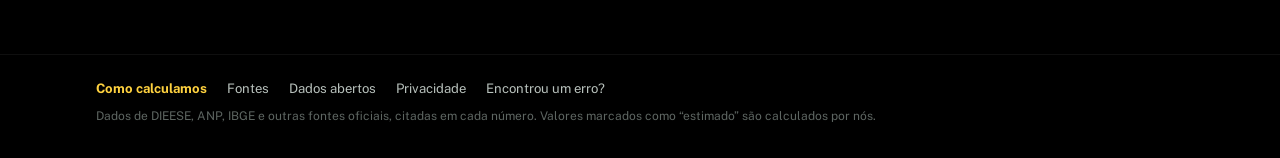
==== commit 93a69501: "Troca o ?v= nas 11 páginas para o navegador baixar de novo o app.js e o estilo.css Co-Authored-By: C" ====
--- a/index.html
+++ b/index.html
@@ -13,8 +13,8 @@
 <meta property="og:description" content="Quanto custa viver no Brasil hoje? Cesta básica, combustível, gás, churrasco e salário mínimo, por estado.">
 <link rel="preconnect" href="https://fonts.googleapis.com">
 <link rel="stylesheet" href="https://fonts.googleapis.com/css2?family=Bricolage+Grotesque:opsz,wght@12..96,700;12..96,800&family=Public+Sans:wght@400;600;700&family=IBM+Plex+Mono:wght@500;600&display=swap">
-<link rel="stylesheet" href="assets/estilo.css?v=20261118-fotos3">
-<script src="assets/app.js?v=20261118-fotos3" defer></script>
+<link rel="stylesheet" href="assets/estilo.css?v=20261118-semrenda">
+<script src="assets/app.js?v=20261118-semrenda" defer></script>
 </head>
 <body>
 <main class="wrap">
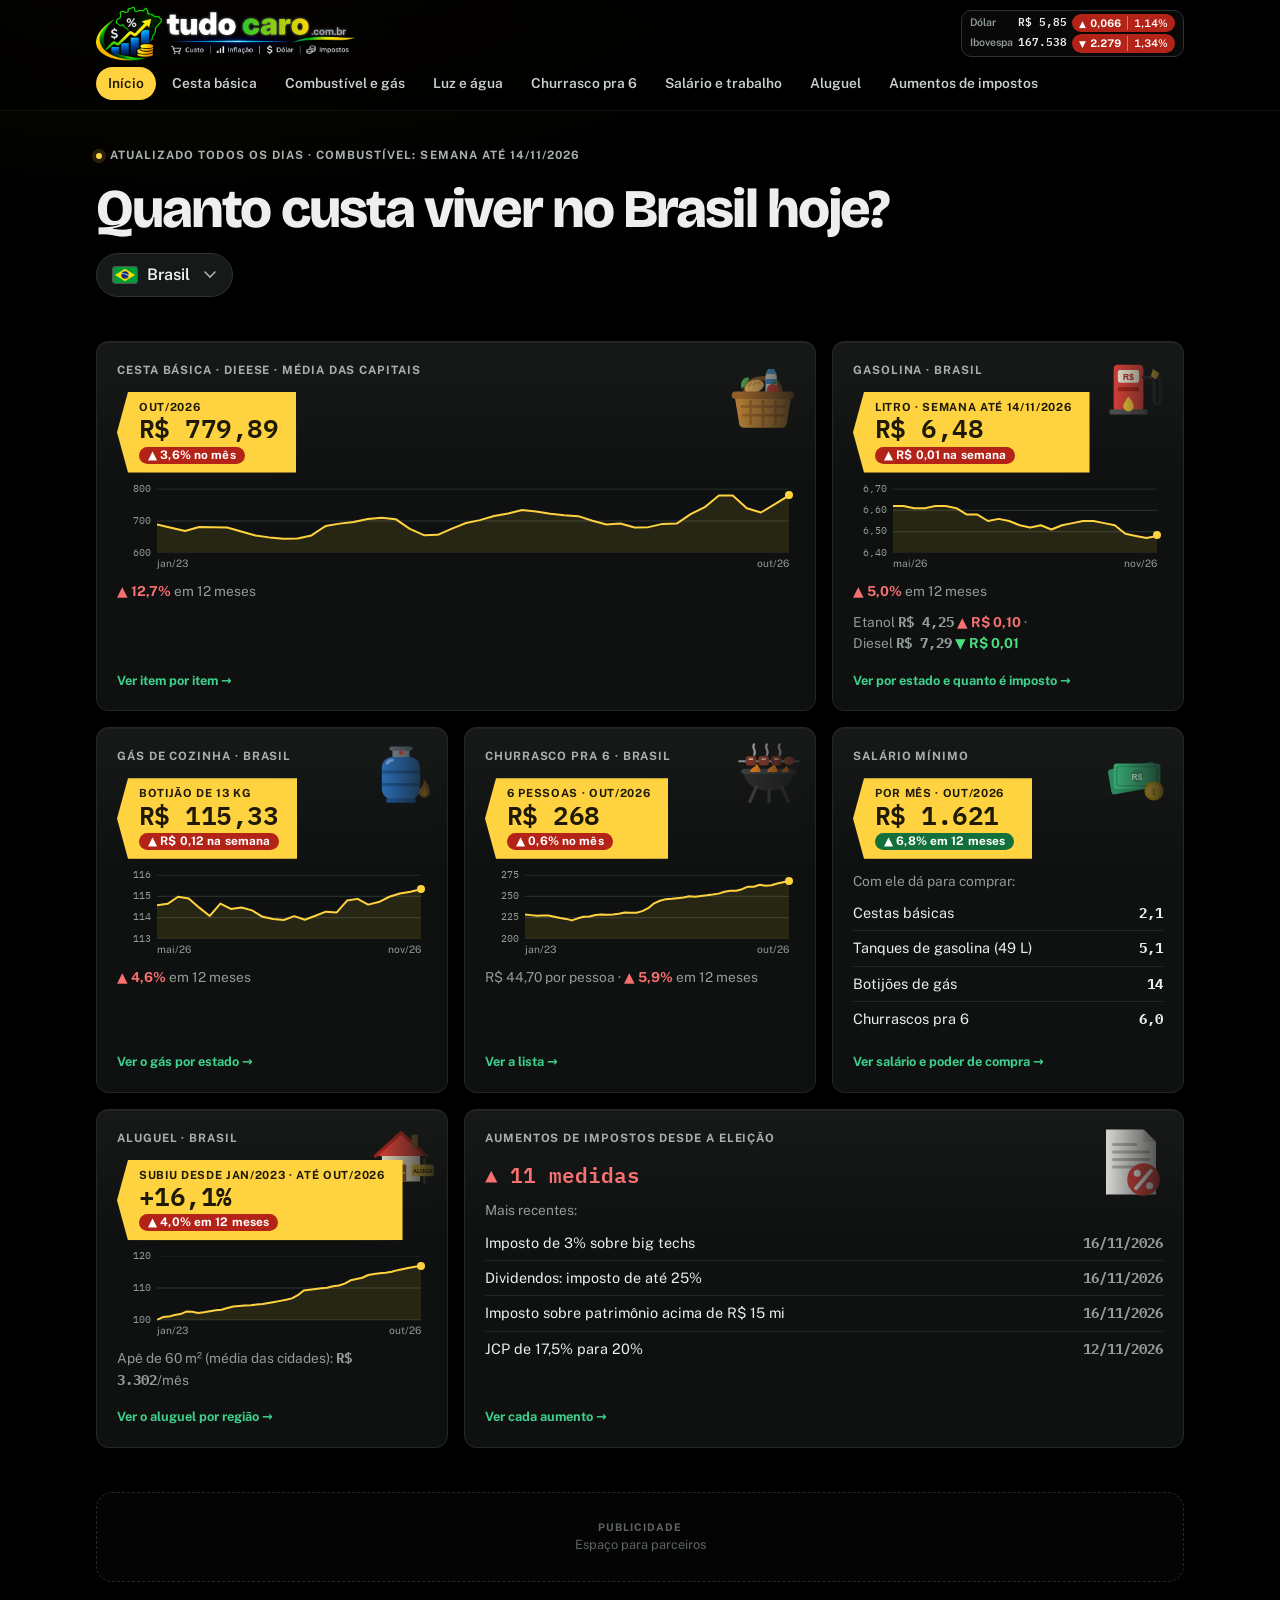
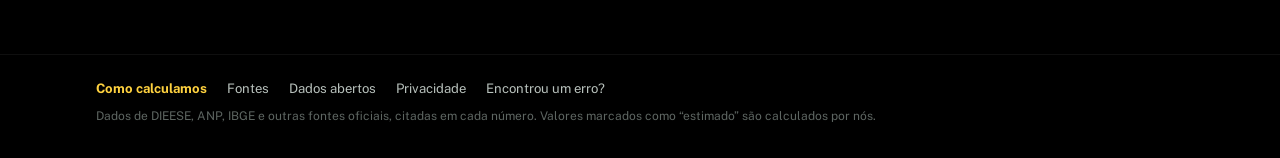
==== commit 7291554b: "Volta os desenhos nos cartões, agora ilustrações coloridas 19 ilustrações próprias em SVG (assets/de" ====
--- a/index.html
+++ b/index.html
@@ -13,8 +13,8 @@
 <meta property="og:description" content="Quanto custa viver no Brasil hoje? Cesta básica, combustível, gás, churrasco e salário mínimo, por estado.">
 <link rel="preconnect" href="https://fonts.googleapis.com">
 <link rel="stylesheet" href="https://fonts.googleapis.com/css2?family=Bricolage+Grotesque:opsz,wght@12..96,700;12..96,800&family=Public+Sans:wght@400;600;700&family=IBM+Plex+Mono:wght@500;600&display=swap">
-<link rel="stylesheet" href="assets/estilo.css?v=20261118-semrenda">
-<script src="assets/app.js?v=20261118-semrenda" defer></script>
+<link rel="stylesheet" href="assets/estilo.css?v=20261118-desenhos">
+<script src="assets/app.js?v=20261118-desenhos" defer></script>
 </head>
 <body>
 <main class="wrap">
--- a/assets/estilo.css
+++ b/assets/estilo.css
@@ -506,17 +506,18 @@
   .topo .cota .d.vd .vp { min-width: 0; border-left: 0; padding-left: 0; }
 }
 
-/* Foto no canto de cada cartão: some da esquerda para a direita e fica atrás do conteúdo */
+/* Desenho no canto de cada cartão: some da esquerda para a direita e fica atrás do conteúdo */
 .card, .la-card { position: relative; isolation: isolate; }
-.ico-card { position: absolute; top: 0; right: 0; width: 120px; height: 120px; z-index: 0; pointer-events: none; opacity: .6; border-top-right-radius: inherit; overflow: hidden;
-  -webkit-mask-image: radial-gradient(120% 120% at 100% 0%, #000 25%, rgba(0,0,0,.5) 55%, transparent 80%); mask-image: radial-gradient(120% 120% at 100% 0%, #000 25%, rgba(0,0,0,.5) 55%, transparent 80%); }
-.ico-card img { width: 100%; height: 100%; object-fit: cover; display: block; }
+.ico-card { position: absolute; top: 12px; right: 12px; width: 68px; height: 68px; z-index: 0; pointer-events: none; opacity: .85;
+  -webkit-mask-image: linear-gradient(to right, #000 20%, rgba(0,0,0,.15) 100%); mask-image: linear-gradient(to right, #000 20%, rgba(0,0,0,.15) 100%); }
+.ico-card img { width: 100%; height: 100%; display: block; }
 :where(.card, .la-card) > :where(:not(.ico-card)) { position: relative; z-index: 1; }
-.painel .card.destaque .ico-card { width: 150px; height: 150px; }
-.la-card .ico-card { width: 120px; height: 120px; opacity: .6; }
-.la-card #bolso { padding-right: 60px; }
-.m-card .ico-card { width: 84px; height: 84px; opacity: .7; }
-.m-card .topo-c { padding-right: 34px; }
-.cards > .card .ico-card { width: 80px; height: 80px; opacity: .5; }
-.cards > .card .t { padding-right: 46px; }
-@media (max-width: 640px) { .ico-card { width: 96px; height: 96px; } .painel .card.destaque .ico-card { width: 110px; height: 110px; } .cards > .card .ico-card { width: 64px; height: 64px; } }
+.painel .card.destaque .ico-card { width: 80px; height: 80px; }
+.la-card .ico-card { width: 52px; height: 52px; }
+.la-card #bolso { padding-right: 52px; }
+.m-card .ico-card { width: 32px; height: 32px; top: 10px; right: 10px; }
+.m-card .topo-c { padding-right: 36px; }
+.cards > .card .ico-card { width: 46px; height: 46px; }
+.cards > .card .t { padding-right: 44px; }
+@media (max-width: 640px) { .ico-card { width: 50px; height: 50px; top: 10px; right: 10px; } .painel .card.destaque .ico-card { width: 56px; height: 56px; } }
+.painel .card > .t { padding-right: 60px; }
